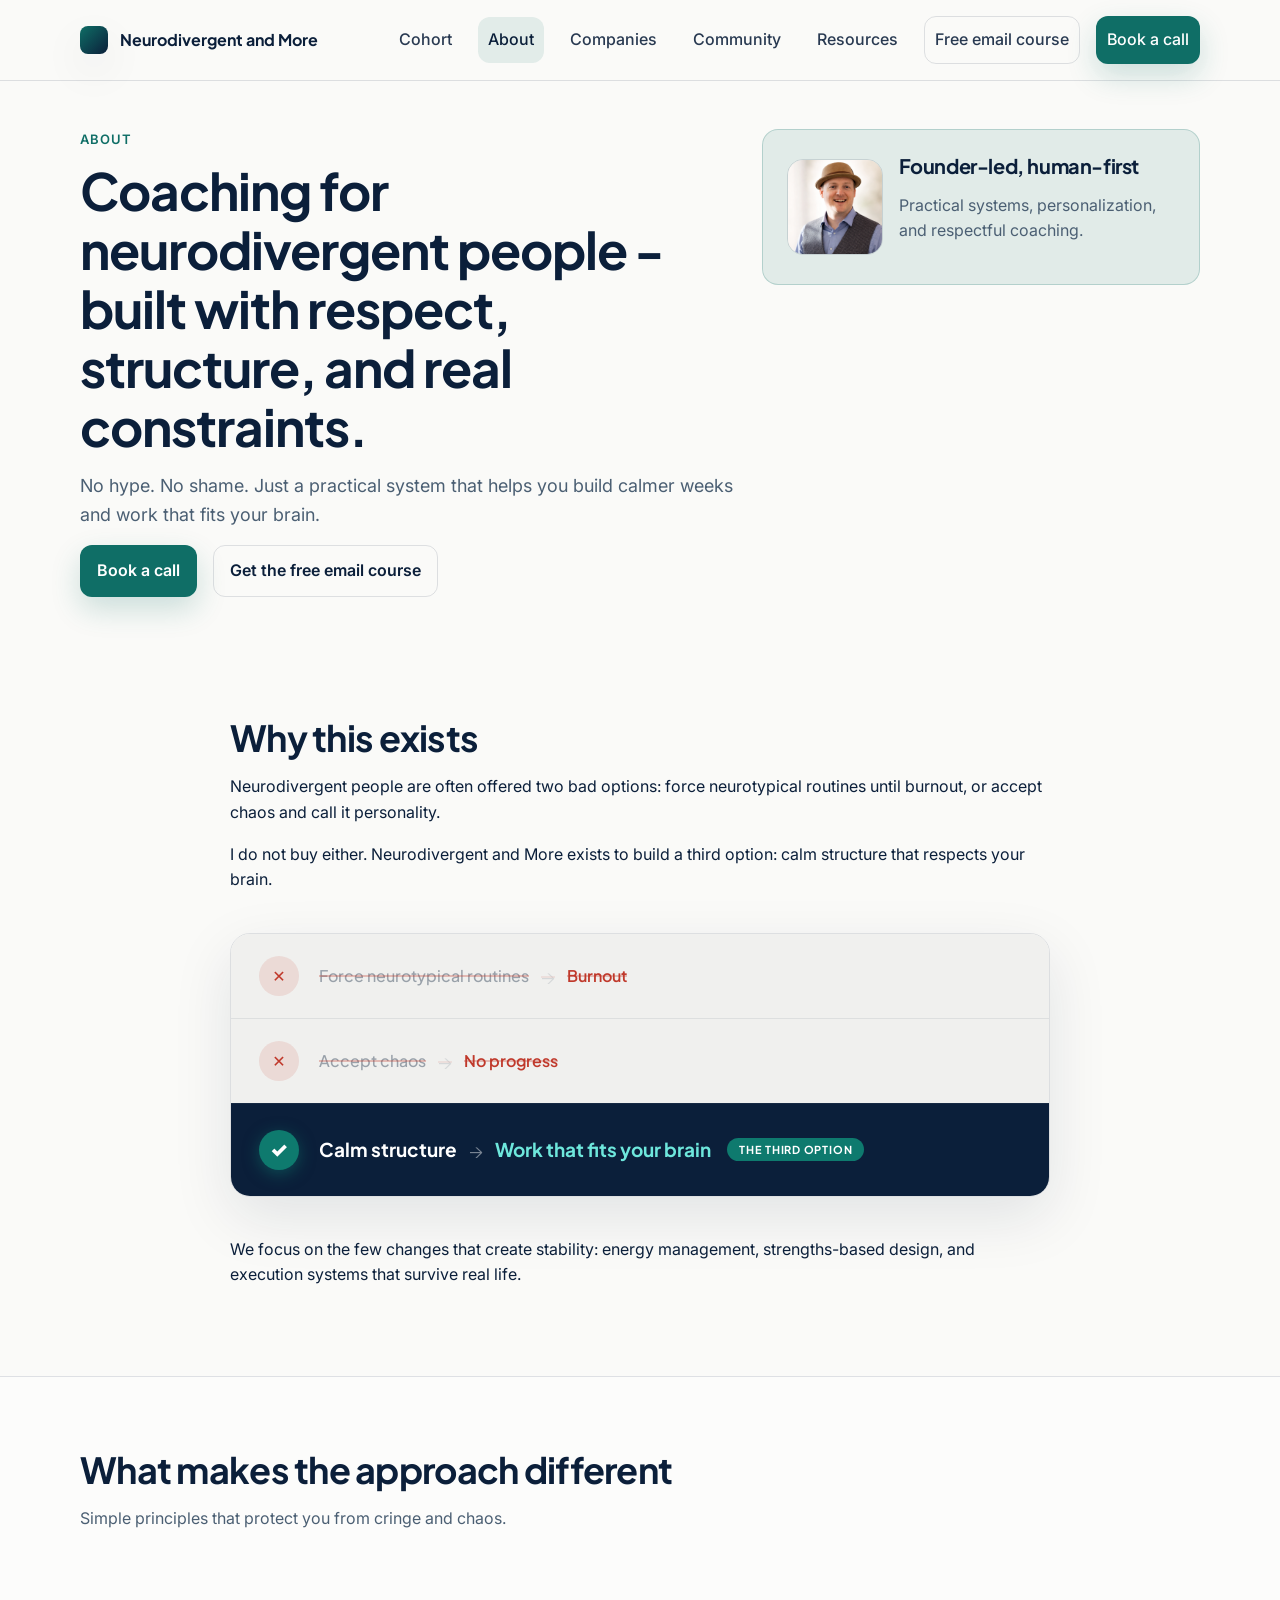
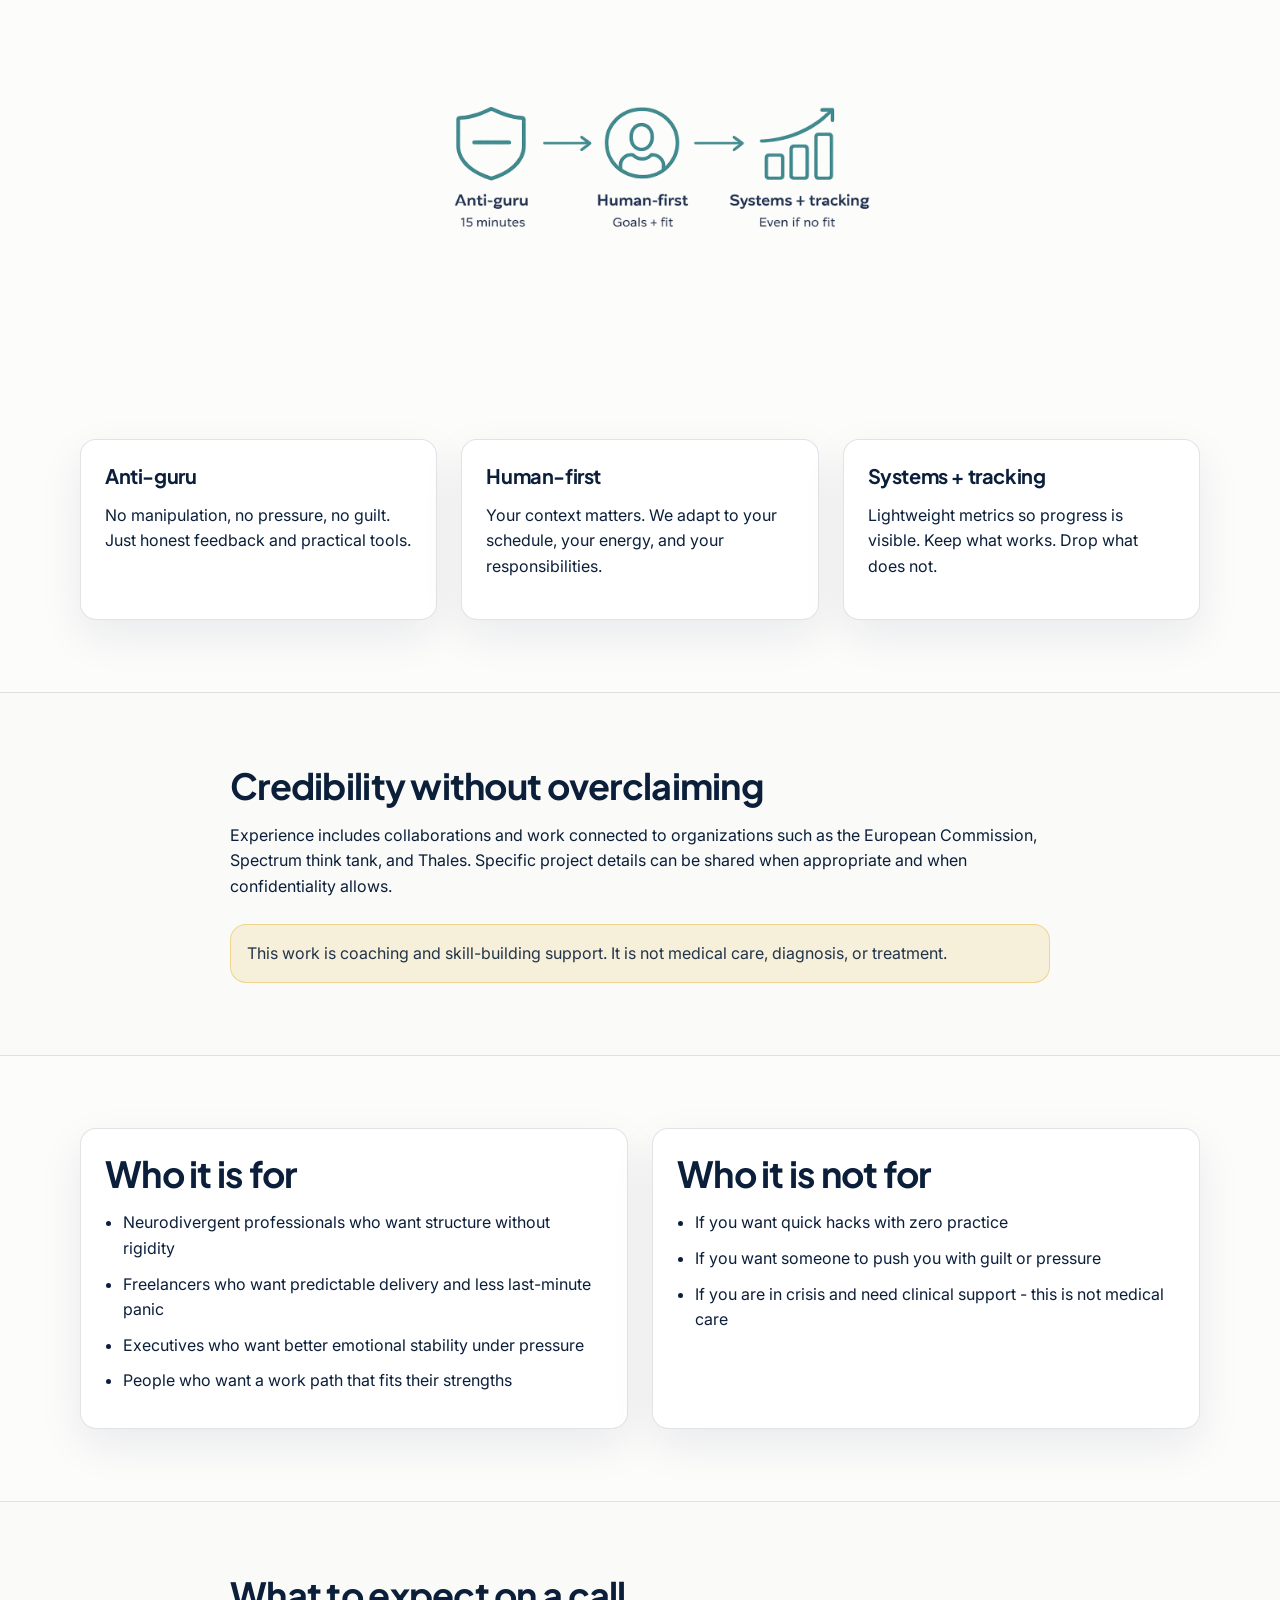
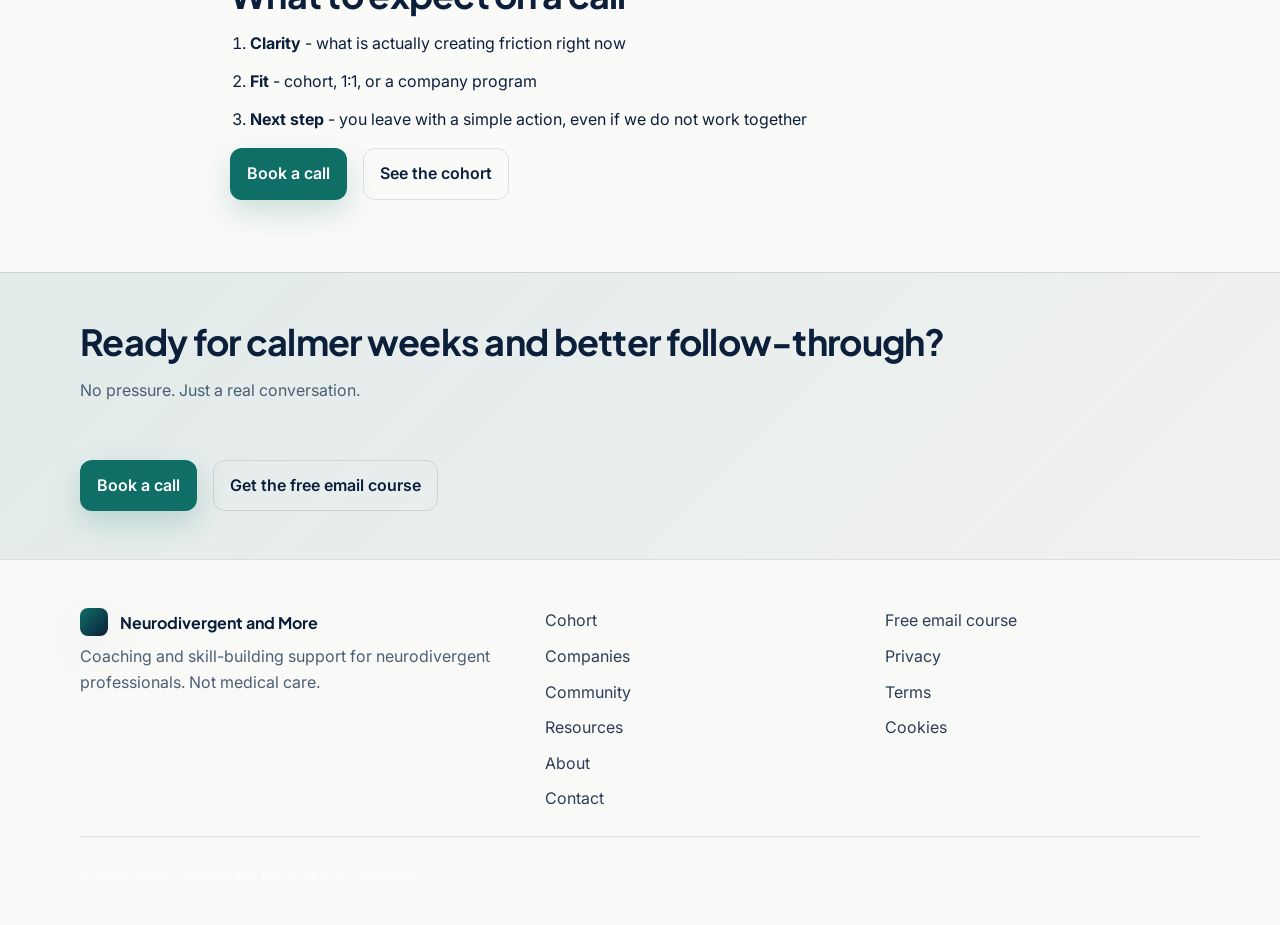
==== about.html @ 6968fd87 "Initial commit" ====
<!doctype html>
<html lang="en">
<head>
  <meta charset="utf-8" />
  <meta name="viewport" content="width=device-width, initial-scale=1" />
  <title>About - Neurodivergent and More</title>
  <meta name="description" content="Meet the founder and learn the coaching approach: anti-guru, human-first, and systems that work for neurodivergent brains." />

  <meta property="og:title" content="About - Neurodivergent and More" />
  <meta property="og:description" content="Meet the founder and learn the coaching approach: anti-guru, human-first, and systems that work for neurodivergent brains." />
  <meta property="og:type" content="website" />
  <meta property="og:url" content="https://YOUR_BRAND_DOMAIN.com/about.html" />
  <meta property="og:image" content="https://YOUR_BRAND_DOMAIN.com/assets/og-image.jpg" />

  <link rel="icon" href="/assets/favicon.ico" />
  <link rel="preconnect" href="https://fonts.googleapis.com" />
  <link rel="preconnect" href="https://fonts.gstatic.com" crossorigin />
  <link href="https://fonts.googleapis.com/css2?family=Inter:wght@400;500;600&family=Plus+Jakarta+Sans:wght@600;700&display=swap" rel="stylesheet" />
  <link rel="stylesheet" href="/assets/styles.css" />

  <style>
    /* ── Nav button color fix — prevent nav-menu a from overriding btn colors ── */
    .nav-menu a.btn-primary {
      color: #ffffff !important;
      background: #0F6E66 !important;
    }
    .nav-menu a.btn-primary:hover {
      background: #0d6259 !important;
      color: #ffffff !important;
    }
    .nav-menu a.btn-ghost {
      color: rgba(11,31,58,0.88) !important;
      background: transparent !important;
    }

    /* ── Fineprint global override — readable on all pages ── */
    .fineprint {
      font-size: 14px !important;
      color: #445566 !important;
      line-height: 1.55;
      margin-top: 12px;
    }
    .site-footer .fineprint {
      font-size: 13px !important;
      color: rgba(255,255,255,0.70) !important;
    }

    /* ── Three Paths Component ── */
    .three-paths-css {
      display: flex;
      flex-direction: column;
      gap: 0;
      margin: 40px 0 40px;
      list-style: none;
      padding: 0;
      border-radius: 20px;
      overflow: hidden;
      border: 1.5px solid rgba(11,31,58,0.12);
      box-shadow: 0 20px 60px rgba(11,31,58,0.10);
    }

    .tp-row {
      display: flex;
      align-items: center;
      gap: 20px;
      padding: 22px 28px;
      box-sizing: border-box;
    }

    .tp-row + .tp-row {
      border-top: 1px solid rgba(11,31,58,0.08);
    }

    .tp-faded {
      background: #f0f0ee;
    }

    .tp-highlight {
      background: #0B1F3A;
      border-top: 1px solid rgba(255,255,255,0.05) !important;
      padding: 26px 28px;
    }

    .tp-badge {
      flex-shrink: 0;
      width: 40px;
      height: 40px;
      border-radius: 50%;
      display: flex;
      align-items: center;
      justify-content: center;
      font-weight: 900;
      font-size: 16px;
      line-height: 1;
    }

    .tp-faded .tp-badge {
      background: rgba(192,57,43,0.12);
      color: #c0392b;
    }

    .tp-highlight .tp-badge {
      background: #0E7A6E;
      color: white;
      font-size: 20px;
      box-shadow: 0 4px 16px rgba(14,122,110,0.50);
    }

    .tp-text {
      font-family: "Plus Jakarta Sans", "Inter", sans-serif;
      line-height: 1.4;
      display: flex;
      align-items: center;
      gap: 12px;
      flex-wrap: wrap;
      flex: 1;
    }

    .tp-faded .tp-text {
      color: rgba(11,31,58,0.38);
      font-size: 16px;
      font-weight: 500;
      text-decoration: line-through;
      text-decoration-color: rgba(192,57,43,0.30);
      text-decoration-thickness: 1.5px;
    }

    .tp-highlight .tp-text {
      color: #ffffff;
      font-size: 19px;
      font-weight: 700;
      text-decoration: none;
    }

    .tp-sep {
      font-size: 20px;
      font-weight: 300;
      opacity: 0.30;
      text-decoration: none !important;
      display: inline-block;
    }

    .tp-highlight .tp-sep {
      opacity: 0.45;
    }

    .tp-faded .tp-outcome {
      color: #c0392b;
      text-decoration: none;
      font-weight: 600;
    }

    .tp-highlight .tp-outcome {
      color: #6ee7dc;
    }

    .tp-tag {
      display: inline-flex;
      align-items: center;
      background: #0E7A6E;
      color: white;
      font-size: 11px;
      font-weight: 700;
      letter-spacing: 0.07em;
      text-transform: uppercase;
      padding: 4px 12px;
      border-radius: 999px;
      margin-left: 4px;
      white-space: nowrap;
      text-decoration: none;
    }

    /* ── Approach icons placeholder ── */
    .visual-placeholder {
      border: 2px dashed rgba(11,31,58,0.15);
      border-radius: 16px;
      min-height: 160px;
      display: flex;
      align-items: center;
      justify-content: center;
      text-align: center;
      color: var(--muted);
      font-size: 14px;
      padding: 24px;
      margin-bottom: 32px;
    }


    /* ── Approach icons image wrapper — transparent PNG ── */
    .approach-img-wrap {
      border-radius: 20px;
      padding: 8px 32px;
      margin: 0 auto 48px;
      max-width: 680px;
      overflow: hidden;
    }

    .approach-img-wrap img {
      display: block;
      width: 100%;
      height: auto;
    }

    /* ── Approach icons CSS component ── */
    .css-approach-icons {
      display: flex;
      align-items: center;
      justify-content: center;
      gap: 0;
      margin: 0 auto 48px;
      max-width: 620px;
      background: #F5F3EE;
      border: 1px solid rgba(11,31,58,0.09);
      border-radius: 20px;
      padding: 36px 24px;
    }

    .ap-icon-item {
      display: flex;
      flex-direction: column;
      align-items: center;
      gap: 14px;
      flex: 1;
    }

    .ap-icon-circle {
      width: 72px;
      height: 72px;
      border-radius: 50%;
      background: #ffffff;
      border: 1.5px solid rgba(14,122,110,0.22);
      box-shadow: 0 4px 16px rgba(14,122,110,0.10);
      display: flex;
      align-items: center;
      justify-content: center;
    }

    .ap-icon-label {
      font-family: "Plus Jakarta Sans", sans-serif;
      font-size: 14px;
      font-weight: 700;
      color: #0B1F3A;
      text-align: center;
      letter-spacing: 0.01em;
    }

    .ap-icon-divider {
      width: 1px;
      height: 48px;
      background: rgba(11,31,58,0.12);
      flex-shrink: 0;
      margin: 0 8px;
    }

    @media (max-width: 560px) {
      .css-approach-icons { flex-direction: column; gap: 24px; }
      .ap-icon-divider { width: 48px; height: 1px; margin: 0; }
    }
  </style>
</head>

<body>
  <a class="skip-link" href="#main">Skip to content</a>

  <header class="site-header">
    <nav class="nav container" aria-label="Primary">
      <a class="brand" href="/index.html">
        <span class="brand-mark" aria-hidden="true"></span>
        <span class="brand-text">Neurodivergent and More</span>
      </a>

      <button class="nav-toggle" type="button" aria-expanded="false" aria-controls="nav-menu">
        <span class="sr-only">Open menu</span>
        <span class="nav-toggle-bars" aria-hidden="true"></span>
      </button>

      <div class="nav-menu" id="nav-menu">
        <a href="/program.html">Cohort</a>
        <a aria-current="page" href="/about.html">About</a>
        <a href="/companies.html">Companies</a>
        <a href="/community.html">Community</a>
        <a href="/resources.html">Resources</a>
        <a class="btn btn-ghost" href="/free-course.html">Free email course</a>
        <a class="btn btn-primary" href="/contact.html">Book a call</a>
      </div>
    </nav>
  </header>

  <main id="main">

    <!-- ══ HERO ══ -->
    <section class="page-hero">
      <div class="container split">
        <div>
          <p class="eyebrow">About</p>
          <h1>Coaching for neurodivergent people - built with respect, structure, and real constraints.</h1>
          <p class="lead">
            No hype. No shame. Just a practical system that helps you build calmer weeks and work that fits your brain.
          </p>
          <div class="cta-row">
            <a class="btn btn-primary" href="/contact.html">Book a call</a>
            <a class="btn btn-ghost" href="/free-course.html">Get the free email course</a>
          </div>
        </div>

        <div class="callout media">
          <img src="/assets/founder.png" alt="Founder of Neurodivergent and More" loading="lazy" width="800" height="800" />
          <div>
            <h3>Founder-led, human-first</h3>
            <p class="muted">Practical systems, personalization, and respectful coaching.</p>
          </div>
        </div>
      </div>
    </section>

    <!-- ══ WHY THIS EXISTS ══ -->
    <section class="section">
      <div class="container narrow">
        <h2>Why this exists</h2>
        <p>
          Neurodivergent people are often offered two bad options:
          force neurotypical routines until burnout, or accept chaos and call it personality.
        </p>
        <p>
          I do not buy either. Neurodivergent and More exists to build a third option:
          calm structure that respects your brain.
        </p>

        <div class="three-paths-css" role="list" aria-label="Three paths comparison">
          <div class="tp-row tp-faded" role="listitem">
            <span class="tp-badge" aria-hidden="true">✕</span>
            <span class="tp-text">
              Force neurotypical routines
              <span class="tp-sep" aria-hidden="true">→</span>
              <span class="tp-outcome">Burnout</span>
            </span>
          </div>
          <div class="tp-row tp-faded" role="listitem">
            <span class="tp-badge" aria-hidden="true">✕</span>
            <span class="tp-text">
              Accept chaos
              <span class="tp-sep" aria-hidden="true">→</span>
              <span class="tp-outcome">No progress</span>
            </span>
          </div>
          <div class="tp-row tp-highlight" role="listitem">
            <span class="tp-badge" aria-hidden="true">✓</span>
            <span class="tp-text">
              Calm structure
              <span class="tp-sep" aria-hidden="true">→</span>
              <span class="tp-outcome">Work that fits your brain</span>
              <span class="tp-tag">The third option</span>
            </span>
          </div>
        </div>

        <p style="margin-top: 24px;">
          We focus on the few changes that create stability: energy management, strengths-based design, and execution systems
          that survive real life.
        </p>
      </div>
    </section>

    <!-- ══ WHAT MAKES IT DIFFERENT ══ -->
    <section class="section alt">
      <div class="container">
        <div class="section-head">
          <h2>What makes the approach different</h2>
          <p class="muted">Simple principles that protect you from cringe and chaos.</p>
        </div>

        <!--
        ══════════════════════════════════════════════════════════════
        VISUAL 2 — Approach Icons (Anti-guru / Human-first / Systems)
        File: /assets/approach-icons.png
        Page: about.html — "What makes the approach different" section

        PROMPT:
        "Three minimal monoline icons, same style as the Energy /
        Strengths / Focus set. Horizontally arranged, transparent background.
        Icon 1: A shield with a small X — label: Anti-guru
        Icon 2: A person inside a circle — label: Human-first
        Icon 3: A simple checkmark grid or bar chart — label: Systems + tracking
        Teal (#0E7A6E) outlines, navy (#0B1F3A) accent.
        Same stroke weight and visual style as existing icon set.
        PNG transparent background. Size: 900x280px."
        ══════════════════════════════════════════════════════════════
        -->

        <div class="approach-img-wrap">
          <img
            src="/assets/approach-icons.png"
            alt="Three principles: Anti-guru (shield icon), Human-first (person icon), Systems and tracking (bar chart icon)"
            loading="lazy"
            width="1344" height="896"
          />
        </div>
        <div class="css-approach-icons" style="display:none">
          <div class="ap-icon-item">
            <div class="ap-icon-circle">
              <svg width="32" height="32" viewBox="0 0 32 32" fill="none" stroke="#0E7A6E" stroke-width="2" stroke-linecap="round" stroke-linejoin="round">
                <path d="M16 3 L28 8 L28 18 C28 24 22 29 16 31 C10 29 4 24 4 18 L4 8 Z"/>
                <line x1="11" y1="16" x2="21" y2="16"/>
              </svg>
            </div>
            <div class="ap-icon-label">Anti-guru</div>
          </div>
          <div class="ap-icon-divider" aria-hidden="true"></div>
          <div class="ap-icon-item">
            <div class="ap-icon-circle">
              <svg width="32" height="32" viewBox="0 0 32 32" fill="none" stroke="#0E7A6E" stroke-width="2" stroke-linecap="round" stroke-linejoin="round">
                <circle cx="16" cy="12" r="5"/>
                <path d="M6 28 C6 22 10 18 16 18 C22 18 26 22 26 28"/>
                <circle cx="16" cy="16" r="14" stroke-opacity="0.25"/>
              </svg>
            </div>
            <div class="ap-icon-label">Human-first</div>
          </div>
          <div class="ap-icon-divider" aria-hidden="true"></div>
          <div class="ap-icon-item">
            <div class="ap-icon-circle">
              <svg width="32" height="32" viewBox="0 0 32 32" fill="none" stroke="#0E7A6E" stroke-width="2" stroke-linecap="round" stroke-linejoin="round">
                <rect x="3" y="20" width="6" height="9" rx="1"/>
                <rect x="13" y="13" width="6" height="16" rx="1"/>
                <rect x="23" y="6" width="6" height="23" rx="1"/>
                <polyline points="5,12 12,7 20,10 28,4" stroke="#0B1F3A" stroke-opacity="0.5"/>
                <circle cx="28" cy="4" r="2" fill="#0E7A6E" stroke="none"/>
              </svg>
            </div>
            <div class="ap-icon-label">Systems + tracking</div>
          </div>
        </div>

        <div class="grid-3">
          <div class="card">
            <h3>Anti-guru</h3>
            <p>No manipulation, no pressure, no guilt. Just honest feedback and practical tools.</p>
          </div>
          <div class="card">
            <h3>Human-first</h3>
            <p>Your context matters. We adapt to your schedule, your energy, and your responsibilities.</p>
          </div>
          <div class="card">
            <h3>Systems + tracking</h3>
            <p>Lightweight metrics so progress is visible. Keep what works. Drop what does not.</p>
          </div>
        </div>
      </div>
    </section>

    <!-- ══ CREDIBILITY ══ -->
    <section class="section">
      <div class="container narrow">
        <h2>Credibility without overclaiming</h2>
        <p>
          Experience includes collaborations and work connected to organizations such as the European Commission, Spectrum think tank,
          and Thales. Specific project details can be shared when appropriate and when confidentiality allows.
        </p>
        <div class="notice">
          This work is coaching and skill-building support. It is not medical care, diagnosis, or treatment.
        </div>
      </div>
    </section>

    <!-- ══ WHO IT IS FOR / NOT FOR ══ -->
    <section class="section alt">
      <div class="container">
        <div class="grid-2">
          <div class="card">
            <h2>Who it is for</h2>
            <ul class="bullets">
              <li>Neurodivergent professionals who want structure without rigidity</li>
              <li>Freelancers who want predictable delivery and less last-minute panic</li>
              <li>Executives who want better emotional stability under pressure</li>
              <li>People who want a work path that fits their strengths</li>
            </ul>
          </div>
          <div class="card">
            <h2>Who it is not for</h2>
            <ul class="bullets">
              <li>If you want quick hacks with zero practice</li>
              <li>If you want someone to push you with guilt or pressure</li>
              <li>If you are in crisis and need clinical support - this is not medical care</li>
            </ul>
          </div>
        </div>
      </div>
    </section>

    <!-- ══ WHAT TO EXPECT ══ -->
    <section class="section">
      <div class="container narrow">
        <h2>What to expect on a call</h2>
        <ol class="steps">
          <li><strong>Clarity</strong> - what is actually creating friction right now</li>
          <li><strong>Fit</strong> - cohort, 1:1, or a company program</li>
          <li><strong>Next step</strong> - you leave with a simple action, even if we do not work together</li>
        </ol>
        <div class="cta-row">
          <a class="btn btn-primary" href="/contact.html">Book a call</a>
          <a class="btn btn-ghost" href="/program.html">See the cohort</a>
        </div>
      </div>
    </section>

    <!-- ══ CTA BAND ══ -->
    <section class="cta-band">
      <div class="container cta-band-inner">
        <div>
          <h2>Ready for calmer weeks and better follow-through?</h2>
          <p class="muted">No pressure. Just a real conversation.</p>
        </div>
        <div class="cta-row">
          <a class="btn btn-primary" href="/contact.html">Book a call</a>
          <a class="btn btn-ghost" href="/free-course.html">Get the free email course</a>
        </div>
      </div>
    </section>

  </main>

  <footer class="site-footer">
    <div class="container footer-grid">
      <div>
        <div class="brand footer-brand">
          <span class="brand-mark" aria-hidden="true"></span>
          <span class="brand-text">Neurodivergent and More</span>
        </div>
        <p class="muted">Coaching and skill-building support for neurodivergent professionals. Not medical care.</p>
      </div>
      <div class="footer-links">
        <a href="/program.html">Cohort</a>
        <a href="/companies.html">Companies</a>
        <a href="/community.html">Community</a>
        <a href="/resources.html">Resources</a>
        <a href="/about.html">About</a>
        <a href="/contact.html">Contact</a>
      </div>
      <div class="footer-links">
        <a href="/free-course.html">Free email course</a>
        <a href="/legal/privacy.html">Privacy</a>
        <a href="/legal/terms.html">Terms</a>
        <a href="/legal/cookies.html">Cookies</a>
      </div>
    </div>
    <div class="container footer-bottom">
      <p class="fineprint">© <span id="year"></span> Neurodivergent and More. All rights reserved.</p>
    </div>
  </footer>

  <script src="/assets/main.js"></script>
</body>
</html>
---- assets/styles.css ----
:root{
  /* Option C - Founder-led minimal (no pink) */
  --bg: #FAFAF8;
  --surface: #FFFFFF;
  --text: #0B1F3A;
  --muted: #4B5F73;
  --border: rgba(11,31,58,0.12);
  --navy: #0B1F3A;
  --teal: #0F6E66;
  --amber: #DFA200;
  --shadow: 0 16px 44px rgba(11,31,58,0.08);

  --font-body: "Inter", system-ui, -apple-system, Segoe UI, Roboto, Arial, sans-serif;
  --font-head: "Plus Jakarta Sans", system-ui, -apple-system, Segoe UI, Roboto, Arial, sans-serif;

  --container: 1120px;
  --radius: 16px;
  --radius-sm: 12px;

  --space-1: 8px;
  --space-2: 12px;
  --space-3: 16px;
  --space-4: 24px;
  --space-5: 32px;
  --space-6: 48px;
  --space-7: 72px;
}

*{ box-sizing: border-box; }
html{ scroll-behavior: smooth; }
body{
  margin: 0;
  font-family: var(--font-body);
  color: var(--text);
  background: var(--bg);
  line-height: 1.6;
  overflow-x: hidden;
}

img{ max-width: 100%; height: auto; display: block; }
a{ color: inherit; text-decoration: none; }
a.link{ color: var(--teal); text-decoration: underline; text-underline-offset: 3px; }
a.link:hover{ opacity: 0.9; }

.container{
  width: min(var(--container), calc(100% - 2 * var(--space-4)));
  margin-inline: auto;
}

.narrow{
  width: min(820px, calc(100% - 2 * var(--space-4)));
}

.section{
  padding: var(--space-7) 0;
}

.section.alt{
  background: rgba(255,255,255,0.55);
  border-top: 1px solid var(--border);
  border-bottom: 1px solid var(--border);
}

.section-head{
  margin-bottom: var(--space-5);
}

h1, h2, h3{
  font-family: var(--font-head);
  letter-spacing: -0.02em;
  line-height: 1.15;
  margin: 0 0 var(--space-3);
}

h1{ font-size: clamp(34px, 4vw, 52px); }
h2{ font-size: clamp(26px, 3vw, 36px); }
h3{ font-size: 20px; }

p{ margin: 0 0 var(--space-3); }
.lead{ font-size: 18px; color: var(--muted); }
.muted{ color: var(--muted); }
.fineprint{ font-size: 13px; color: rgba(11,31,58,0.70); margin-top: var(--space-2); }
.eyebrow{
  font-size: 13px;
  font-weight: 600;
  letter-spacing: 0.08em;
  text-transform: uppercase;
  color: var(--teal);
  margin-bottom: var(--space-2);
}

.skip-link{
  position: absolute;
  left: -999px;
  top: 12px;
  background: var(--surface);
  padding: var(--space-2) var(--space-3);
  border-radius: var(--radius-sm);
  border: 1px solid var(--border);
  z-index: 9999;
}
.skip-link:focus{ left: 12px; }

.site-header{
  position: sticky;
  top: 0;
  z-index: 1000;
  background: rgba(250,250,248,0.92);
  backdrop-filter: blur(10px);
  border-bottom: 1px solid var(--border);
}

.nav{
  display: flex;
  align-items: center;
  justify-content: space-between;
  padding: var(--space-3) 0;
  gap: var(--space-3);
}

.brand{
  display: inline-flex;
  align-items: center;
  gap: var(--space-2);
  font-weight: 700;
}

.brand-mark{
  width: 28px;
  height: 28px;
  border-radius: 8px;
  background: linear-gradient(135deg, var(--teal), var(--navy));
  box-shadow: var(--shadow);
}

.brand-text{
  font-family: var(--font-head);
}

.nav-menu{
  display: flex;
  align-items: center;
  gap: var(--space-3);
}

.nav-menu a{
  padding: 10px 10px;
  border-radius: 12px;
  color: rgba(11,31,58,0.88);
  font-weight: 500;
}

.nav-menu a[aria-current="page"]{
  background: rgba(15,110,102,0.10);
  color: var(--navy);
}

.nav-menu a:hover{ background: rgba(11,31,58,0.06); }

.nav-toggle{
  display: none;
  border: 1px solid var(--border);
  background: var(--surface);
  border-radius: 12px;
  padding: 10px 12px;
  cursor: pointer;
}

.nav-toggle-bars{
  width: 18px;
  height: 12px;
  display: inline-block;
  background:
    linear-gradient(var(--navy), var(--navy)) 0 0/100% 2px,
    linear-gradient(var(--navy), var(--navy)) 0 50%/100% 2px,
    linear-gradient(var(--navy), var(--navy)) 0 100%/100% 2px;
  background-repeat: no-repeat;
}

.sr-only{
  position: absolute;
  width: 1px;
  height: 1px;
  padding: 0;
  margin: -1px;
  overflow: hidden;
  clip: rect(0,0,0,0);
  border: 0;
}

.btn{
  display: inline-flex;
  align-items: center;
  justify-content: center;
  gap: 10px;
  border-radius: 12px;
  padding: 12px 16px;
  font-weight: 600;
  border: 1px solid transparent;
  cursor: pointer;
  white-space: nowrap;
  min-height: 44px;
}

.btn-primary{
  background: var(--teal);
  color: white;
  box-shadow: 0 12px 30px rgba(15,110,102,0.20);
}

.btn-primary:hover{ filter: brightness(0.98); }
.btn-primary:focus{ outline: 3px solid rgba(223,162,0,0.35); outline-offset: 2px; }

.btn-ghost{
  background: transparent;
  border-color: var(--border);
}

.btn-ghost:hover{ background: rgba(11,31,58,0.06); }
.btn-full{ width: 100%; }

.hero{
  padding: var(--space-7) 0 var(--space-6);
}

.hero-grid{
  display: grid;
  grid-template-columns: 1.25fr 0.9fr;
  gap: var(--space-6);
  align-items: center;
}

.hero-copy h1{ margin-bottom: var(--space-3); }

.cta-row{
  display: flex;
  flex-wrap: wrap;
  gap: var(--space-3);
  align-items: center;
  margin-top: var(--space-3);
}

.cta-row.center{ justify-content: center; }

.hero-media{
  display: flex;
  justify-content: center;
}

.founder-card{
  background: var(--surface);
  border: 1px solid var(--border);
  border-radius: var(--radius);
  padding: var(--space-3);
  box-shadow: var(--shadow);
  max-width: 420px;
}

.founder-card img{
  border-radius: calc(var(--radius) - 6px);
  border: 1px solid var(--border);
}

.founder-card figcaption{
  margin-top: var(--space-3);
  color: var(--muted);
  font-size: 14px;
}

.page-hero{
  padding: var(--space-6) 0;
}

.grid-2{
  display: grid;
  grid-template-columns: repeat(2, 1fr);
  gap: var(--space-4);
}

.grid-3{
  display: grid;
  grid-template-columns: repeat(3, 1fr);
  gap: var(--space-4);
}

.card{
  background: var(--surface);
  border: 1px solid var(--border);
  border-radius: var(--radius);
  padding: var(--space-4);
  box-shadow: var(--shadow);
}

.callout{
  background: rgba(15,110,102,0.10);
  border: 1px solid rgba(15,110,102,0.22);
  border-radius: var(--radius);
  padding: var(--space-4);
}

.callout.media{
  display: grid;
  grid-template-columns: 96px 1fr;
  gap: var(--space-3);
  align-items: center;
}
.callout.media img{
  border-radius: 16px;
  border: 1px solid var(--border);
}

.notice{
  background: rgba(223,162,0,0.12);
  border: 1px solid rgba(223,162,0,0.35);
  color: rgba(11,31,58,0.90);
  border-radius: var(--radius);
  padding: var(--space-3);
  margin-top: var(--space-4);
}

.checklist, .bullets{
  padding-left: 18px;
  margin: var(--space-3) 0 0;
}
.checklist li, .bullets li{
  margin: 0 0 10px;
}

.steps{
  margin: var(--space-3) 0 0;
  padding-left: 20px;
}
.steps li{ margin-bottom: 12px; }

.split{
  display: grid;
  grid-template-columns: 1.2fr 0.8fr;
  gap: var(--space-4);
  align-items: start;
}

.stats{
  display: grid;
  grid-template-columns: repeat(3, 1fr);
  gap: var(--space-4);
  margin-top: var(--space-4);
}

.stat{
  background: var(--surface);
  border: 1px solid var(--border);
  border-radius: var(--radius);
  padding: var(--space-4);
  box-shadow: var(--shadow);
}

.stat-number{
  font-family: var(--font-head);
  font-size: 34px;
  letter-spacing: -0.02em;
}

.stat-label{
  color: var(--muted);
  margin-top: var(--space-2);
}

.testimonials{
  display: grid;
  grid-template-columns: repeat(3, 1fr);
  gap: var(--space-4);
}

.quote{
  background: var(--surface);
  border: 1px solid var(--border);
  border-radius: var(--radius);
  padding: var(--space-4);
  box-shadow: var(--shadow);
  margin: 0;
}
.quote footer{
  margin-top: var(--space-3);
  color: var(--muted);
  font-size: 13px;
}

.faq{
  display: grid;
  gap: var(--space-2);
}

.faq-q{
  width: 100%;
  text-align: left;
  background: var(--surface);
  border: 1px solid var(--border);
  border-radius: var(--radius-sm);
  padding: 14px 14px;
  cursor: pointer;
  font-weight: 600;
  min-height: 44px;
}

.faq-q:hover{ background: rgba(11,31,58,0.03); }

.faq-a{
  background: rgba(255,255,255,0.75);
  border: 1px solid var(--border);
  border-radius: var(--radius-sm);
  padding: 14px 14px;
}

.roadmap{
  display: grid;
  grid-template-columns: repeat(2, 1fr);
  gap: var(--space-4);
}

.roadmap-item{
  background: var(--surface);
  border: 1px solid var(--border);
  border-radius: var(--radius);
  padding: var(--space-4);
  box-shadow: var(--shadow);
}

.chips{
  display: flex;
  flex-wrap: wrap;
  gap: 10px;
}
.chip{
  display: inline-flex;
  border: 1px solid var(--border);
  background: rgba(255,255,255,0.70);
  padding: 8px 12px;
  border-radius: 999px;
  font-size: 14px;
  color: rgba(11,31,58,0.85);
}

.embed-box{
  border: 1px dashed rgba(11,31,58,0.35);
  background: rgba(255,255,255,0.65);
  border-radius: var(--radius);
  padding: var(--space-4);
  min-height: 220px;
}

.form{
  display: grid;
  gap: var(--space-3);
}

label{
  display: grid;
  gap: 8px;
  font-weight: 600;
}

input, textarea, select{
  font: inherit;
  padding: 12px 12px;
  border-radius: 12px;
  border: 1px solid var(--border);
  background: white;
}

input:focus, textarea:focus, select:focus{
  outline: 3px solid rgba(15,110,102,0.25);
  outline-offset: 2px;
}

.cta-band{
  padding: var(--space-6) 0;
  background: linear-gradient(135deg, rgba(15,110,102,0.10), rgba(11,31,58,0.04));
  border-top: 1px solid var(--border);
}

.cta-band-inner{
  display: flex;
  align-items: center;
  justify-content: space-between;
  gap: var(--space-4);
  flex-wrap: wrap;
}

.site-footer{
  padding: var(--space-6) 0 var(--space-4);
  border-top: 1px solid var(--border);
  background: rgba(250,250,248,0.70);
}

.footer-grid{
  display: grid;
  grid-template-columns: 1.4fr 1fr 1fr;
  gap: var(--space-4);
  align-items: start;
}

.footer-links{
  display: grid;
  gap: 10px;
}

.footer-links a{
  color: rgba(11,31,58,0.86);
}
.footer-links a:hover{ text-decoration: underline; text-underline-offset: 3px; }

.footer-bottom{
  margin-top: var(--space-4);
  padding-top: var(--space-3);
  border-top: 1px solid var(--border);
}

.prose h2{ margin-top: var(--space-5); }
.prose ul{ padding-left: 20px; }
.prose li{ margin-bottom: 10px; }

/* Responsive */
@media (max-width: 980px){
  .hero-grid{ grid-template-columns: 1fr; }
  .split{ grid-template-columns: 1fr; }
  .grid-3{ grid-template-columns: 1fr; }
  .testimonials{ grid-template-columns: 1fr; }
  .stats{ grid-template-columns: 1fr; }
  .roadmap{ grid-template-columns: 1fr; }
  .grid-2{ grid-template-columns: 1fr; }
  .footer-grid{ grid-template-columns: 1fr; }
  .callout.media{ grid-template-columns: 72px 1fr; }
}

@media (max-width: 860px){
  .nav-toggle{ display: inline-flex; }
  .nav{
    position: relative;
  }
  .nav-menu{
    position: absolute;
    right: 0;
    left: 0;
    top: 64px;
    width: calc(100% - 2 * var(--space-4));
    margin: 0 var(--space-4);
    background: var(--surface);
    border: 1px solid var(--border);
    border-radius: var(--radius);
    padding: var(--space-3);
    box-shadow: var(--shadow);
    display: none;
    flex-direction: column;
    align-items: stretch;
    gap: 8px;
    max-height: calc(100vh - 96px);
    overflow: auto;
    -webkit-overflow-scrolling: touch;
  }
  .nav-menu.open{ display: flex; }
  .nav-menu a{ padding: 12px 12px; }
  .nav-menu a.btn{ text-align: center; }
}

/* Reduce motion */
@media (prefers-reduced-motion: reduce){
  html{ scroll-behavior: auto; }
}

/* ---------- Mobile-first upgrades ---------- */
@media (max-width: 560px){
  .hero{ padding: var(--space-6) 0 var(--space-5); }
  .page-hero{ padding: var(--space-5) 0; }
  .section{ padding: var(--space-6) 0; }

  h1{ font-size: clamp(30px, 8vw, 40px); line-height: 1.12; }
  h2{ font-size: clamp(22px, 6vw, 30px); line-height: 1.18; }
  .lead{ font-size: 16px; }

  .cta-row{
    flex-direction: column;
    align-items: stretch;
  }
  .cta-row .btn{ width: 100%; }

  .founder-card{ max-width: 100%; }
  .founder-card img{
    aspect-ratio: 4 / 3;
    object-fit: cover;
  }

  .card, .stat, .quote, .callout, .roadmap-item{ padding: 18px; }
  .embed-box{ min-height: 180px; padding: 18px; }
  .footer-links{ gap: 12px; }
}

/* Stronger focus for accessibility */
a:focus, button:focus, input:focus, textarea:focus, select:focus{
  outline: 3px solid rgba(223,162,0,0.35);
  outline-offset: 2px;
}
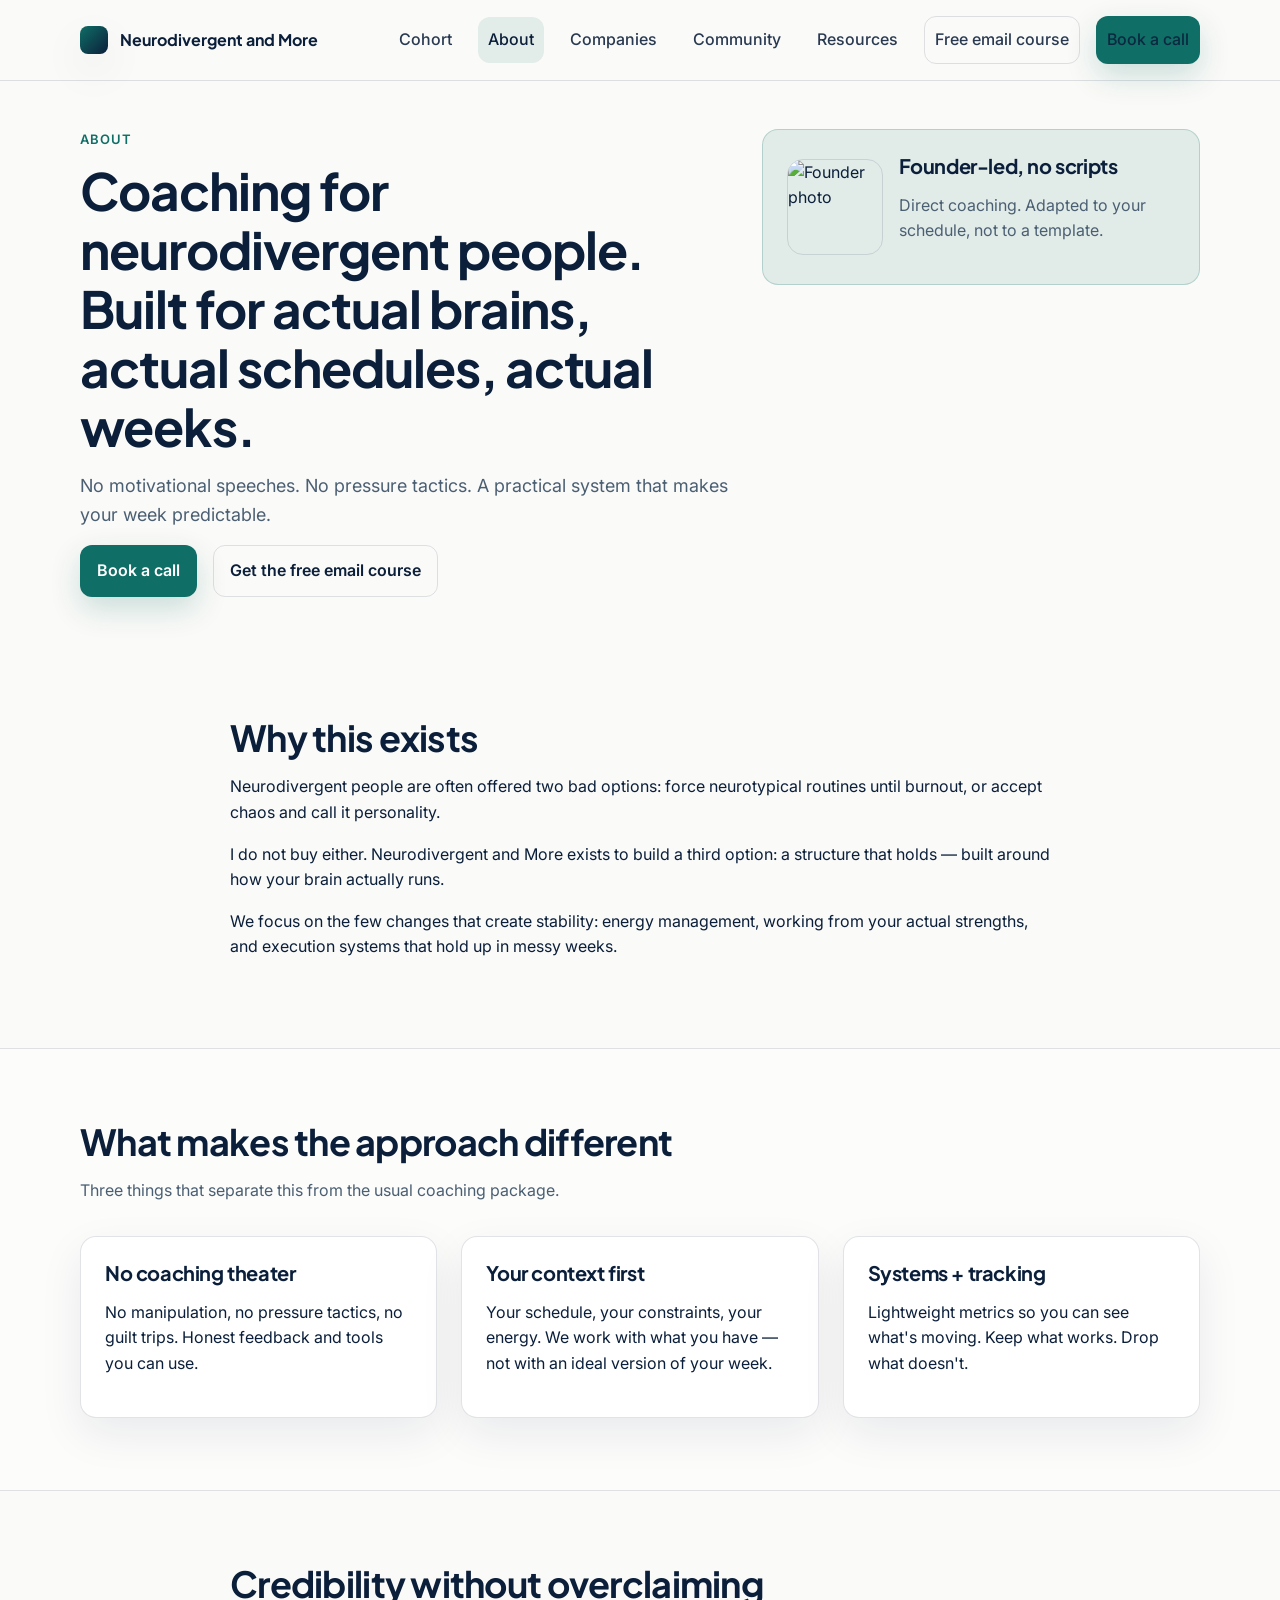
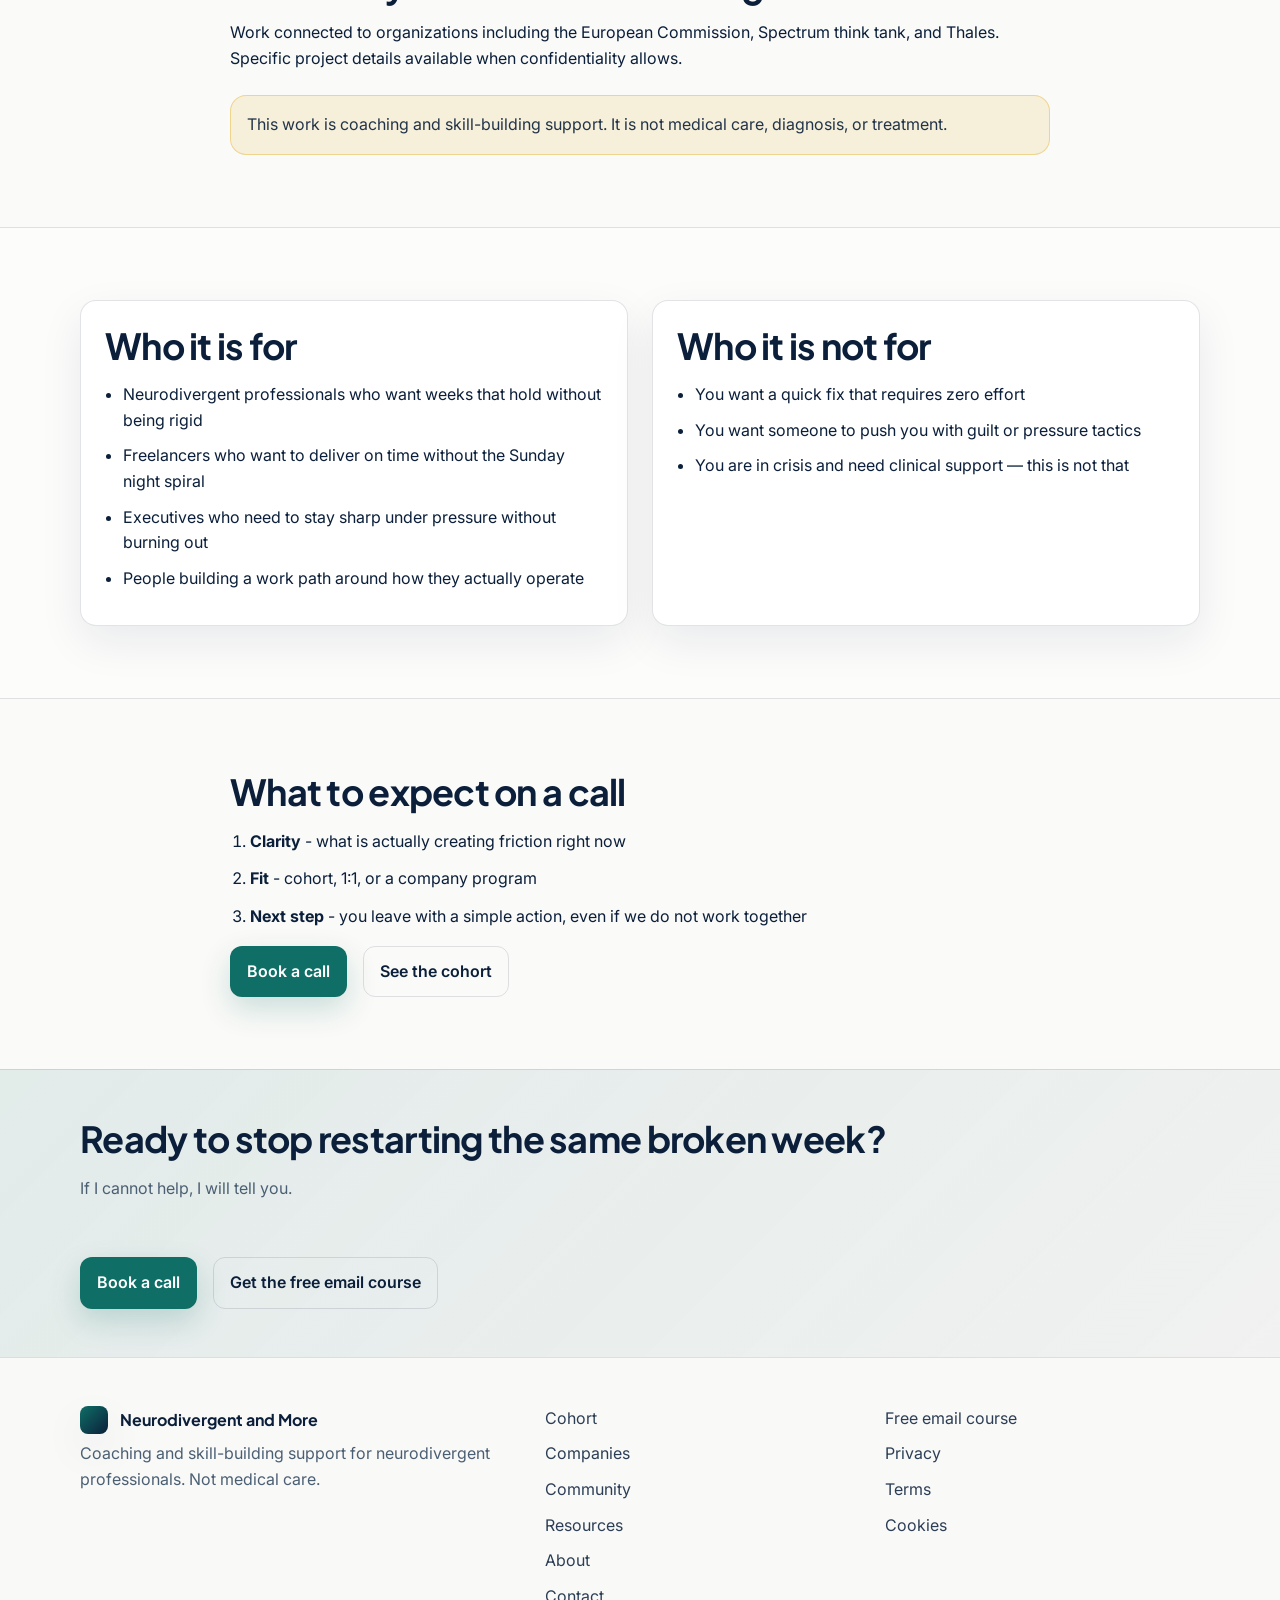
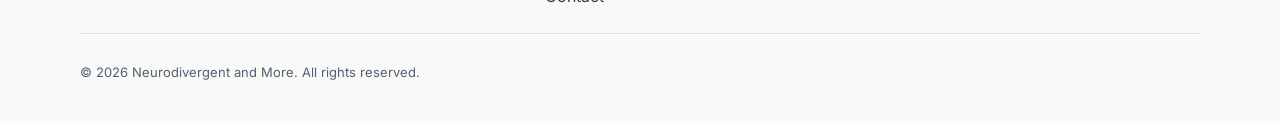
==== commit ce0e028e: "bad text" ====
--- a/about.html
+++ b/about.html
@@ -4,10 +4,10 @@
   <meta charset="utf-8" />
   <meta name="viewport" content="width=device-width, initial-scale=1" />
   <title>About - Neurodivergent and More</title>
-  <meta name="description" content="Meet the founder and learn the coaching approach: anti-guru, human-first, and systems that work for neurodivergent brains." />
+  <meta name="description" content="Meet the founder. Direct coaching, no theater, and systems that hold up in actual weeks." />
 
   <meta property="og:title" content="About - Neurodivergent and More" />
-  <meta property="og:description" content="Meet the founder and learn the coaching approach: anti-guru, human-first, and systems that work for neurodivergent brains." />
+  <meta property="og:description" content="Meet the founder. Direct coaching, no theater, and systems that hold up in actual weeks." />
   <meta property="og:type" content="website" />
   <meta property="og:url" content="https://YOUR_BRAND_DOMAIN.com/about.html" />
   <meta property="og:image" content="https://YOUR_BRAND_DOMAIN.com/assets/og-image.jpg" />
@@ -17,252 +17,11 @@
   <link rel="preconnect" href="https://fonts.gstatic.com" crossorigin />
   <link href="https://fonts.googleapis.com/css2?family=Inter:wght@400;500;600&family=Plus+Jakarta+Sans:wght@600;700&display=swap" rel="stylesheet" />
   <link rel="stylesheet" href="/assets/styles.css" />
-
-  <style>
-    /* ── Nav button color fix — prevent nav-menu a from overriding btn colors ── */
-    .nav-menu a.btn-primary {
-      color: #ffffff !important;
-      background: #0F6E66 !important;
-    }
-    .nav-menu a.btn-primary:hover {
-      background: #0d6259 !important;
-      color: #ffffff !important;
-    }
-    .nav-menu a.btn-ghost {
-      color: rgba(11,31,58,0.88) !important;
-      background: transparent !important;
-    }
-
-    /* ── Fineprint global override — readable on all pages ── */
-    .fineprint {
-      font-size: 14px !important;
-      color: #445566 !important;
-      line-height: 1.55;
-      margin-top: 12px;
-    }
-    .site-footer .fineprint {
-      font-size: 13px !important;
-      color: rgba(255,255,255,0.70) !important;
-    }
-
-    /* ── Three Paths Component ── */
-    .three-paths-css {
-      display: flex;
-      flex-direction: column;
-      gap: 0;
-      margin: 40px 0 40px;
-      list-style: none;
-      padding: 0;
-      border-radius: 20px;
-      overflow: hidden;
-      border: 1.5px solid rgba(11,31,58,0.12);
-      box-shadow: 0 20px 60px rgba(11,31,58,0.10);
-    }
-
-    .tp-row {
-      display: flex;
-      align-items: center;
-      gap: 20px;
-      padding: 22px 28px;
-      box-sizing: border-box;
-    }
-
-    .tp-row + .tp-row {
-      border-top: 1px solid rgba(11,31,58,0.08);
-    }
-
-    .tp-faded {
-      background: #f0f0ee;
-    }
-
-    .tp-highlight {
-      background: #0B1F3A;
-      border-top: 1px solid rgba(255,255,255,0.05) !important;
-      padding: 26px 28px;
-    }
-
-    .tp-badge {
-      flex-shrink: 0;
-      width: 40px;
-      height: 40px;
-      border-radius: 50%;
-      display: flex;
-      align-items: center;
-      justify-content: center;
-      font-weight: 900;
-      font-size: 16px;
-      line-height: 1;
-    }
-
-    .tp-faded .tp-badge {
-      background: rgba(192,57,43,0.12);
-      color: #c0392b;
-    }
-
-    .tp-highlight .tp-badge {
-      background: #0E7A6E;
-      color: white;
-      font-size: 20px;
-      box-shadow: 0 4px 16px rgba(14,122,110,0.50);
-    }
-
-    .tp-text {
-      font-family: "Plus Jakarta Sans", "Inter", sans-serif;
-      line-height: 1.4;
-      display: flex;
-      align-items: center;
-      gap: 12px;
-      flex-wrap: wrap;
-      flex: 1;
-    }
-
-    .tp-faded .tp-text {
-      color: rgba(11,31,58,0.38);
-      font-size: 16px;
-      font-weight: 500;
-      text-decoration: line-through;
-      text-decoration-color: rgba(192,57,43,0.30);
-      text-decoration-thickness: 1.5px;
-    }
-
-    .tp-highlight .tp-text {
-      color: #ffffff;
-      font-size: 19px;
-      font-weight: 700;
-      text-decoration: none;
-    }
-
-    .tp-sep {
-      font-size: 20px;
-      font-weight: 300;
-      opacity: 0.30;
-      text-decoration: none !important;
-      display: inline-block;
-    }
-
-    .tp-highlight .tp-sep {
-      opacity: 0.45;
-    }
-
-    .tp-faded .tp-outcome {
-      color: #c0392b;
-      text-decoration: none;
-      font-weight: 600;
-    }
-
-    .tp-highlight .tp-outcome {
-      color: #6ee7dc;
-    }
-
-    .tp-tag {
-      display: inline-flex;
-      align-items: center;
-      background: #0E7A6E;
-      color: white;
-      font-size: 11px;
-      font-weight: 700;
-      letter-spacing: 0.07em;
-      text-transform: uppercase;
-      padding: 4px 12px;
-      border-radius: 999px;
-      margin-left: 4px;
-      white-space: nowrap;
-      text-decoration: none;
-    }
-
-    /* ── Approach icons placeholder ── */
-    .visual-placeholder {
-      border: 2px dashed rgba(11,31,58,0.15);
-      border-radius: 16px;
-      min-height: 160px;
-      display: flex;
-      align-items: center;
-      justify-content: center;
-      text-align: center;
-      color: var(--muted);
-      font-size: 14px;
-      padding: 24px;
-      margin-bottom: 32px;
-    }
-
-
-    /* ── Approach icons image wrapper — transparent PNG ── */
-    .approach-img-wrap {
-      border-radius: 20px;
-      padding: 8px 32px;
-      margin: 0 auto 48px;
-      max-width: 680px;
-      overflow: hidden;
-    }
-
-    .approach-img-wrap img {
-      display: block;
-      width: 100%;
-      height: auto;
-    }
-
-    /* ── Approach icons CSS component ── */
-    .css-approach-icons {
-      display: flex;
-      align-items: center;
-      justify-content: center;
-      gap: 0;
-      margin: 0 auto 48px;
-      max-width: 620px;
-      background: #F5F3EE;
-      border: 1px solid rgba(11,31,58,0.09);
-      border-radius: 20px;
-      padding: 36px 24px;
-    }
-
-    .ap-icon-item {
-      display: flex;
-      flex-direction: column;
-      align-items: center;
-      gap: 14px;
-      flex: 1;
-    }
-
-    .ap-icon-circle {
-      width: 72px;
-      height: 72px;
-      border-radius: 50%;
-      background: #ffffff;
-      border: 1.5px solid rgba(14,122,110,0.22);
-      box-shadow: 0 4px 16px rgba(14,122,110,0.10);
-      display: flex;
-      align-items: center;
-      justify-content: center;
-    }
-
-    .ap-icon-label {
-      font-family: "Plus Jakarta Sans", sans-serif;
-      font-size: 14px;
-      font-weight: 700;
-      color: #0B1F3A;
-      text-align: center;
-      letter-spacing: 0.01em;
-    }
-
-    .ap-icon-divider {
-      width: 1px;
-      height: 48px;
-      background: rgba(11,31,58,0.12);
-      flex-shrink: 0;
-      margin: 0 8px;
-    }
-
-    @media (max-width: 560px) {
-      .css-approach-icons { flex-direction: column; gap: 24px; }
-      .ap-icon-divider { width: 48px; height: 1px; margin: 0; }
-    }
-  </style>
 </head>
 
 <body>
   <a class="skip-link" href="#main">Skip to content</a>
-
-  <header class="site-header">
+<header class="site-header">
     <nav class="nav container" aria-label="Primary">
       <a class="brand" href="/index.html">
         <span class="brand-mark" aria-hidden="true"></span>
@@ -275,11 +34,11 @@
       </button>
 
       <div class="nav-menu" id="nav-menu">
-        <a href="/program.html">Cohort</a>
+        <a  href="/program.html">Cohort</a>
         <a aria-current="page" href="/about.html">About</a>
-        <a href="/companies.html">Companies</a>
-        <a href="/community.html">Community</a>
-        <a href="/resources.html">Resources</a>
+        <a  href="/companies.html">Companies</a>
+        <a  href="/community.html">Community</a>
+        <a  href="/resources.html">Resources</a>
         <a class="btn btn-ghost" href="/free-course.html">Free email course</a>
         <a class="btn btn-primary" href="/contact.html">Book a call</a>
       </div>
@@ -287,15 +46,13 @@
   </header>
 
   <main id="main">
-
-    <!-- ══ HERO ══ -->
     <section class="page-hero">
       <div class="container split">
         <div>
           <p class="eyebrow">About</p>
-          <h1>Coaching for neurodivergent people - built with respect, structure, and real constraints.</h1>
+          <h1>Coaching for neurodivergent people. Built for actual brains, actual schedules, actual weeks.</h1>
           <p class="lead">
-            No hype. No shame. Just a practical system that helps you build calmer weeks and work that fits your brain.
+            No motivational speeches. No pressure tactics. A practical system that makes your week predictable.
           </p>
           <div class="cta-row">
             <a class="btn btn-primary" href="/contact.html">Book a call</a>
@@ -304,16 +61,15 @@
         </div>
 
         <div class="callout media">
-          <img src="/assets/founder.png" alt="Founder of Neurodivergent and More" loading="lazy" width="800" height="800" />
+          <img src="/assets/founder.jpg" alt="Founder photo" loading="lazy" width="800" height="800" />
           <div>
-            <h3>Founder-led, human-first</h3>
-            <p class="muted">Practical systems, personalization, and respectful coaching.</p>
-          </div>
-        </div>
-      </div>
-    </section>
-
-    <!-- ══ WHY THIS EXISTS ══ -->
+            <h3>Founder-led, no scripts</h3>
+            <p class="muted">Direct coaching. Adapted to your schedule, not to a template.</p>
+          </div>
+        </div>
+      </div>
+    </section>
+
     <section class="section">
       <div class="container narrow">
         <h2>Why this exists</h2>
@@ -323,138 +79,43 @@
         </p>
         <p>
           I do not buy either. Neurodivergent and More exists to build a third option:
-          calm structure that respects your brain.
-        </p>
-
-        <div class="three-paths-css" role="list" aria-label="Three paths comparison">
-          <div class="tp-row tp-faded" role="listitem">
-            <span class="tp-badge" aria-hidden="true">✕</span>
-            <span class="tp-text">
-              Force neurotypical routines
-              <span class="tp-sep" aria-hidden="true">→</span>
-              <span class="tp-outcome">Burnout</span>
-            </span>
-          </div>
-          <div class="tp-row tp-faded" role="listitem">
-            <span class="tp-badge" aria-hidden="true">✕</span>
-            <span class="tp-text">
-              Accept chaos
-              <span class="tp-sep" aria-hidden="true">→</span>
-              <span class="tp-outcome">No progress</span>
-            </span>
-          </div>
-          <div class="tp-row tp-highlight" role="listitem">
-            <span class="tp-badge" aria-hidden="true">✓</span>
-            <span class="tp-text">
-              Calm structure
-              <span class="tp-sep" aria-hidden="true">→</span>
-              <span class="tp-outcome">Work that fits your brain</span>
-              <span class="tp-tag">The third option</span>
-            </span>
-          </div>
-        </div>
-
-        <p style="margin-top: 24px;">
-          We focus on the few changes that create stability: energy management, strengths-based design, and execution systems
-          that survive real life.
-        </p>
-      </div>
-    </section>
-
-    <!-- ══ WHAT MAKES IT DIFFERENT ══ -->
+          a structure that holds — built around how your brain actually runs.
+        </p>
+        <p>
+          We focus on the few changes that create stability: energy management, working from your actual strengths, and execution systems that hold up in messy weeks.
+        </p>
+      </div>
+    </section>
+
     <section class="section alt">
       <div class="container">
         <div class="section-head">
           <h2>What makes the approach different</h2>
-          <p class="muted">Simple principles that protect you from cringe and chaos.</p>
-        </div>
-
-        <!--
-        ══════════════════════════════════════════════════════════════
-        VISUAL 2 — Approach Icons (Anti-guru / Human-first / Systems)
-        File: /assets/approach-icons.png
-        Page: about.html — "What makes the approach different" section
-
-        PROMPT:
-        "Three minimal monoline icons, same style as the Energy /
-        Strengths / Focus set. Horizontally arranged, transparent background.
-        Icon 1: A shield with a small X — label: Anti-guru
-        Icon 2: A person inside a circle — label: Human-first
-        Icon 3: A simple checkmark grid or bar chart — label: Systems + tracking
-        Teal (#0E7A6E) outlines, navy (#0B1F3A) accent.
-        Same stroke weight and visual style as existing icon set.
-        PNG transparent background. Size: 900x280px."
-        ══════════════════════════════════════════════════════════════
-        -->
-
-        <div class="approach-img-wrap">
-          <img
-            src="/assets/approach-icons.png"
-            alt="Three principles: Anti-guru (shield icon), Human-first (person icon), Systems and tracking (bar chart icon)"
-            loading="lazy"
-            width="1344" height="896"
-          />
-        </div>
-        <div class="css-approach-icons" style="display:none">
-          <div class="ap-icon-item">
-            <div class="ap-icon-circle">
-              <svg width="32" height="32" viewBox="0 0 32 32" fill="none" stroke="#0E7A6E" stroke-width="2" stroke-linecap="round" stroke-linejoin="round">
-                <path d="M16 3 L28 8 L28 18 C28 24 22 29 16 31 C10 29 4 24 4 18 L4 8 Z"/>
-                <line x1="11" y1="16" x2="21" y2="16"/>
-              </svg>
-            </div>
-            <div class="ap-icon-label">Anti-guru</div>
-          </div>
-          <div class="ap-icon-divider" aria-hidden="true"></div>
-          <div class="ap-icon-item">
-            <div class="ap-icon-circle">
-              <svg width="32" height="32" viewBox="0 0 32 32" fill="none" stroke="#0E7A6E" stroke-width="2" stroke-linecap="round" stroke-linejoin="round">
-                <circle cx="16" cy="12" r="5"/>
-                <path d="M6 28 C6 22 10 18 16 18 C22 18 26 22 26 28"/>
-                <circle cx="16" cy="16" r="14" stroke-opacity="0.25"/>
-              </svg>
-            </div>
-            <div class="ap-icon-label">Human-first</div>
-          </div>
-          <div class="ap-icon-divider" aria-hidden="true"></div>
-          <div class="ap-icon-item">
-            <div class="ap-icon-circle">
-              <svg width="32" height="32" viewBox="0 0 32 32" fill="none" stroke="#0E7A6E" stroke-width="2" stroke-linecap="round" stroke-linejoin="round">
-                <rect x="3" y="20" width="6" height="9" rx="1"/>
-                <rect x="13" y="13" width="6" height="16" rx="1"/>
-                <rect x="23" y="6" width="6" height="23" rx="1"/>
-                <polyline points="5,12 12,7 20,10 28,4" stroke="#0B1F3A" stroke-opacity="0.5"/>
-                <circle cx="28" cy="4" r="2" fill="#0E7A6E" stroke="none"/>
-              </svg>
-            </div>
-            <div class="ap-icon-label">Systems + tracking</div>
-          </div>
+          <p class="muted">Three things that separate this from the usual coaching package.</p>
         </div>
 
         <div class="grid-3">
           <div class="card">
-            <h3>Anti-guru</h3>
-            <p>No manipulation, no pressure, no guilt. Just honest feedback and practical tools.</p>
-          </div>
-          <div class="card">
-            <h3>Human-first</h3>
-            <p>Your context matters. We adapt to your schedule, your energy, and your responsibilities.</p>
+            <h3>No coaching theater</h3>
+            <p>No manipulation, no pressure tactics, no guilt trips. Honest feedback and tools you can use.</p>
+          </div>
+          <div class="card">
+            <h3>Your context first</h3>
+            <p>Your schedule, your constraints, your energy. We work with what you have — not with an ideal version of your week.</p>
           </div>
           <div class="card">
             <h3>Systems + tracking</h3>
-            <p>Lightweight metrics so progress is visible. Keep what works. Drop what does not.</p>
-          </div>
-        </div>
-      </div>
-    </section>
-
-    <!-- ══ CREDIBILITY ══ -->
+            <p>Lightweight metrics so you can see what's moving. Keep what works. Drop what doesn't.</p>
+          </div>
+        </div>
+      </div>
+    </section>
+
     <section class="section">
       <div class="container narrow">
         <h2>Credibility without overclaiming</h2>
         <p>
-          Experience includes collaborations and work connected to organizations such as the European Commission, Spectrum think tank,
-          and Thales. Specific project details can be shared when appropriate and when confidentiality allows.
+          Work connected to organizations including the European Commission, Spectrum think tank, and Thales. Specific project details available when confidentiality allows.
         </p>
         <div class="notice">
           This work is coaching and skill-building support. It is not medical care, diagnosis, or treatment.
@@ -462,32 +123,30 @@
       </div>
     </section>
 
-    <!-- ══ WHO IT IS FOR / NOT FOR ══ -->
     <section class="section alt">
       <div class="container">
         <div class="grid-2">
           <div class="card">
             <h2>Who it is for</h2>
             <ul class="bullets">
-              <li>Neurodivergent professionals who want structure without rigidity</li>
-              <li>Freelancers who want predictable delivery and less last-minute panic</li>
-              <li>Executives who want better emotional stability under pressure</li>
-              <li>People who want a work path that fits their strengths</li>
+              <li>Neurodivergent professionals who want weeks that hold without being rigid</li>
+              <li>Freelancers who want to deliver on time without the Sunday night spiral</li>
+              <li>Executives who need to stay sharp under pressure without burning out</li>
+              <li>People building a work path around how they actually operate</li>
             </ul>
           </div>
           <div class="card">
             <h2>Who it is not for</h2>
             <ul class="bullets">
-              <li>If you want quick hacks with zero practice</li>
-              <li>If you want someone to push you with guilt or pressure</li>
-              <li>If you are in crisis and need clinical support - this is not medical care</li>
+              <li>You want a quick fix that requires zero effort</li>
+              <li>You want someone to push you with guilt or pressure tactics</li>
+              <li>You are in crisis and need clinical support — this is not that</li>
             </ul>
           </div>
         </div>
       </div>
     </section>
 
-    <!-- ══ WHAT TO EXPECT ══ -->
     <section class="section">
       <div class="container narrow">
         <h2>What to expect on a call</h2>
@@ -503,12 +162,11 @@
       </div>
     </section>
 
-    <!-- ══ CTA BAND ══ -->
     <section class="cta-band">
       <div class="container cta-band-inner">
         <div>
-          <h2>Ready for calmer weeks and better follow-through?</h2>
-          <p class="muted">No pressure. Just a real conversation.</p>
+          <h2>Ready to stop restarting the same broken week?</h2>
+          <p class="muted">If I cannot help, I will tell you.</p>
         </div>
         <div class="cta-row">
           <a class="btn btn-primary" href="/contact.html">Book a call</a>
@@ -516,10 +174,9 @@
         </div>
       </div>
     </section>
-
   </main>
 
-  <footer class="site-footer">
+<footer class="site-footer">
     <div class="container footer-grid">
       <div>
         <div class="brand footer-brand">
@@ -528,6 +185,7 @@
         </div>
         <p class="muted">Coaching and skill-building support for neurodivergent professionals. Not medical care.</p>
       </div>
+
       <div class="footer-links">
         <a href="/program.html">Cohort</a>
         <a href="/companies.html">Companies</a>
@@ -536,6 +194,7 @@
         <a href="/about.html">About</a>
         <a href="/contact.html">Contact</a>
       </div>
+
       <div class="footer-links">
         <a href="/free-course.html">Free email course</a>
         <a href="/legal/privacy.html">Privacy</a>
@@ -543,6 +202,7 @@
         <a href="/legal/cookies.html">Cookies</a>
       </div>
     </div>
+
     <div class="container footer-bottom">
       <p class="fineprint">© <span id="year"></span> Neurodivergent and More. All rights reserved.</p>
     </div>
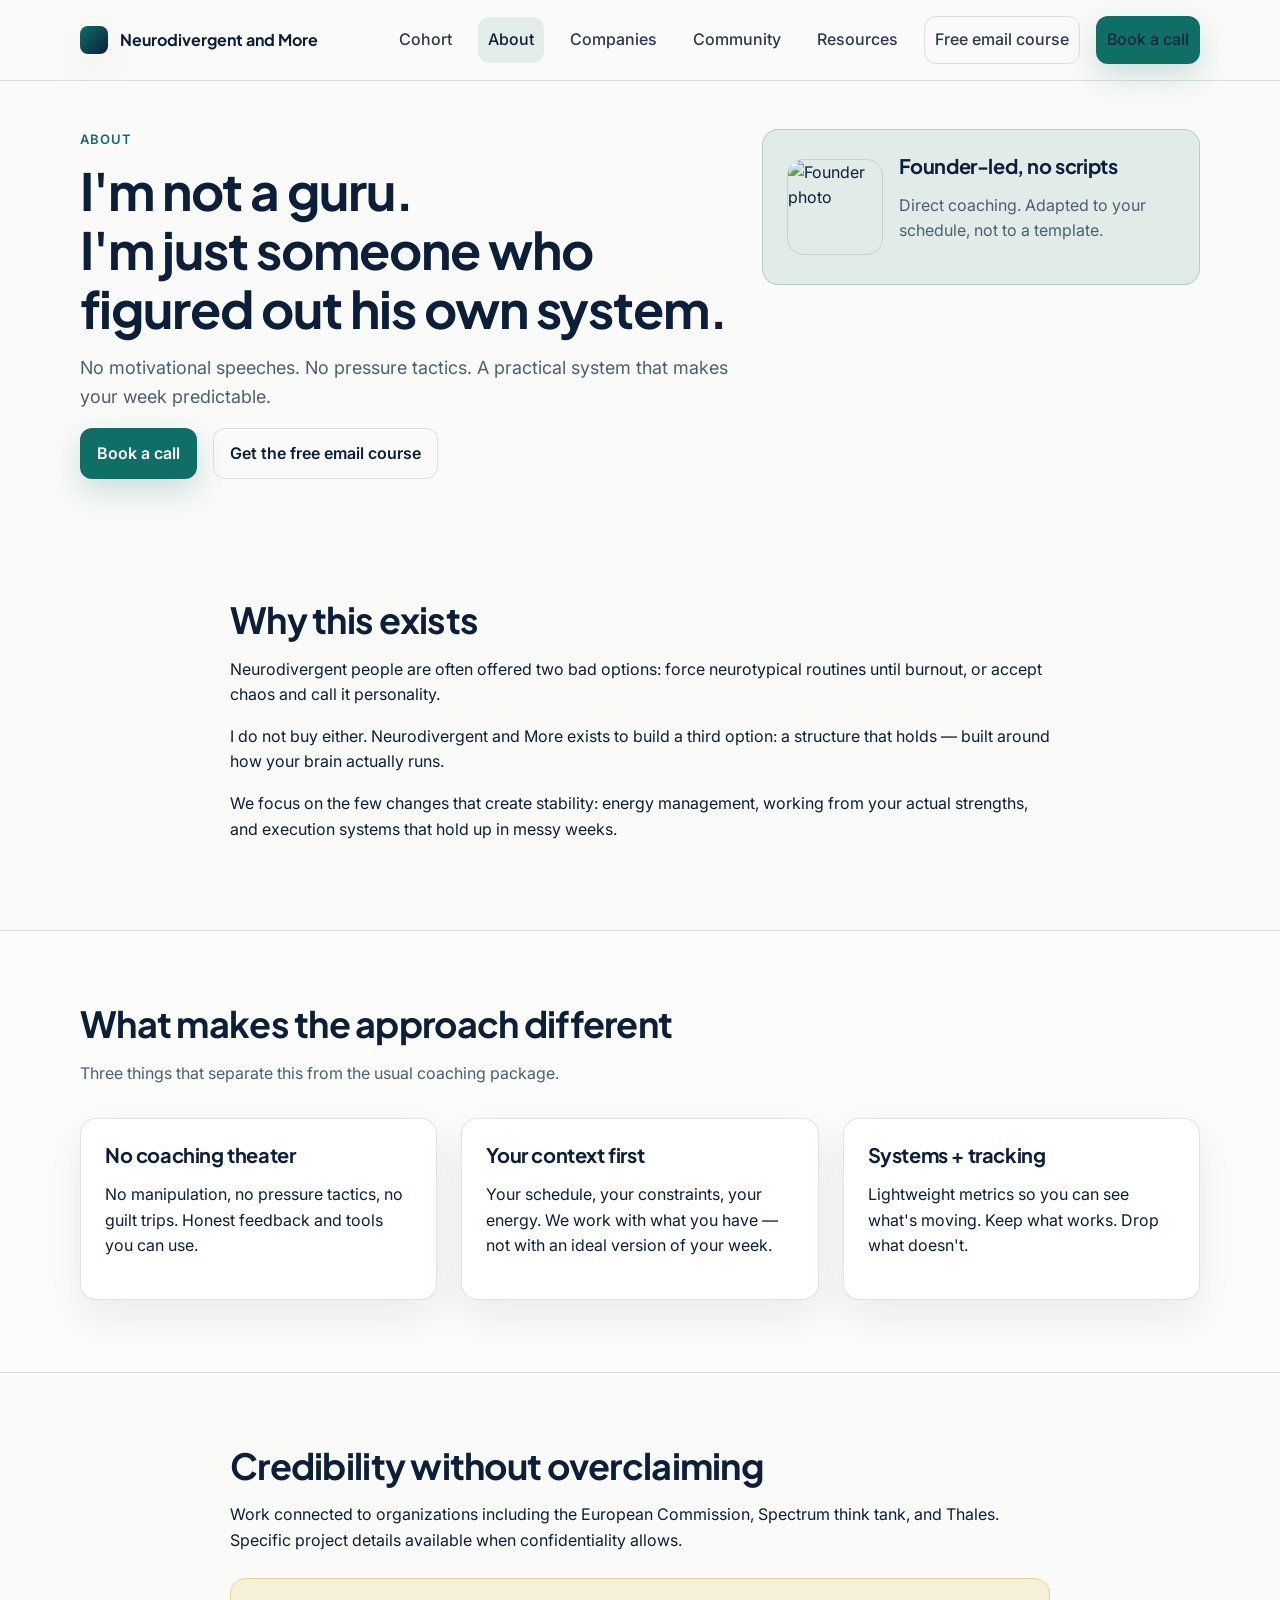
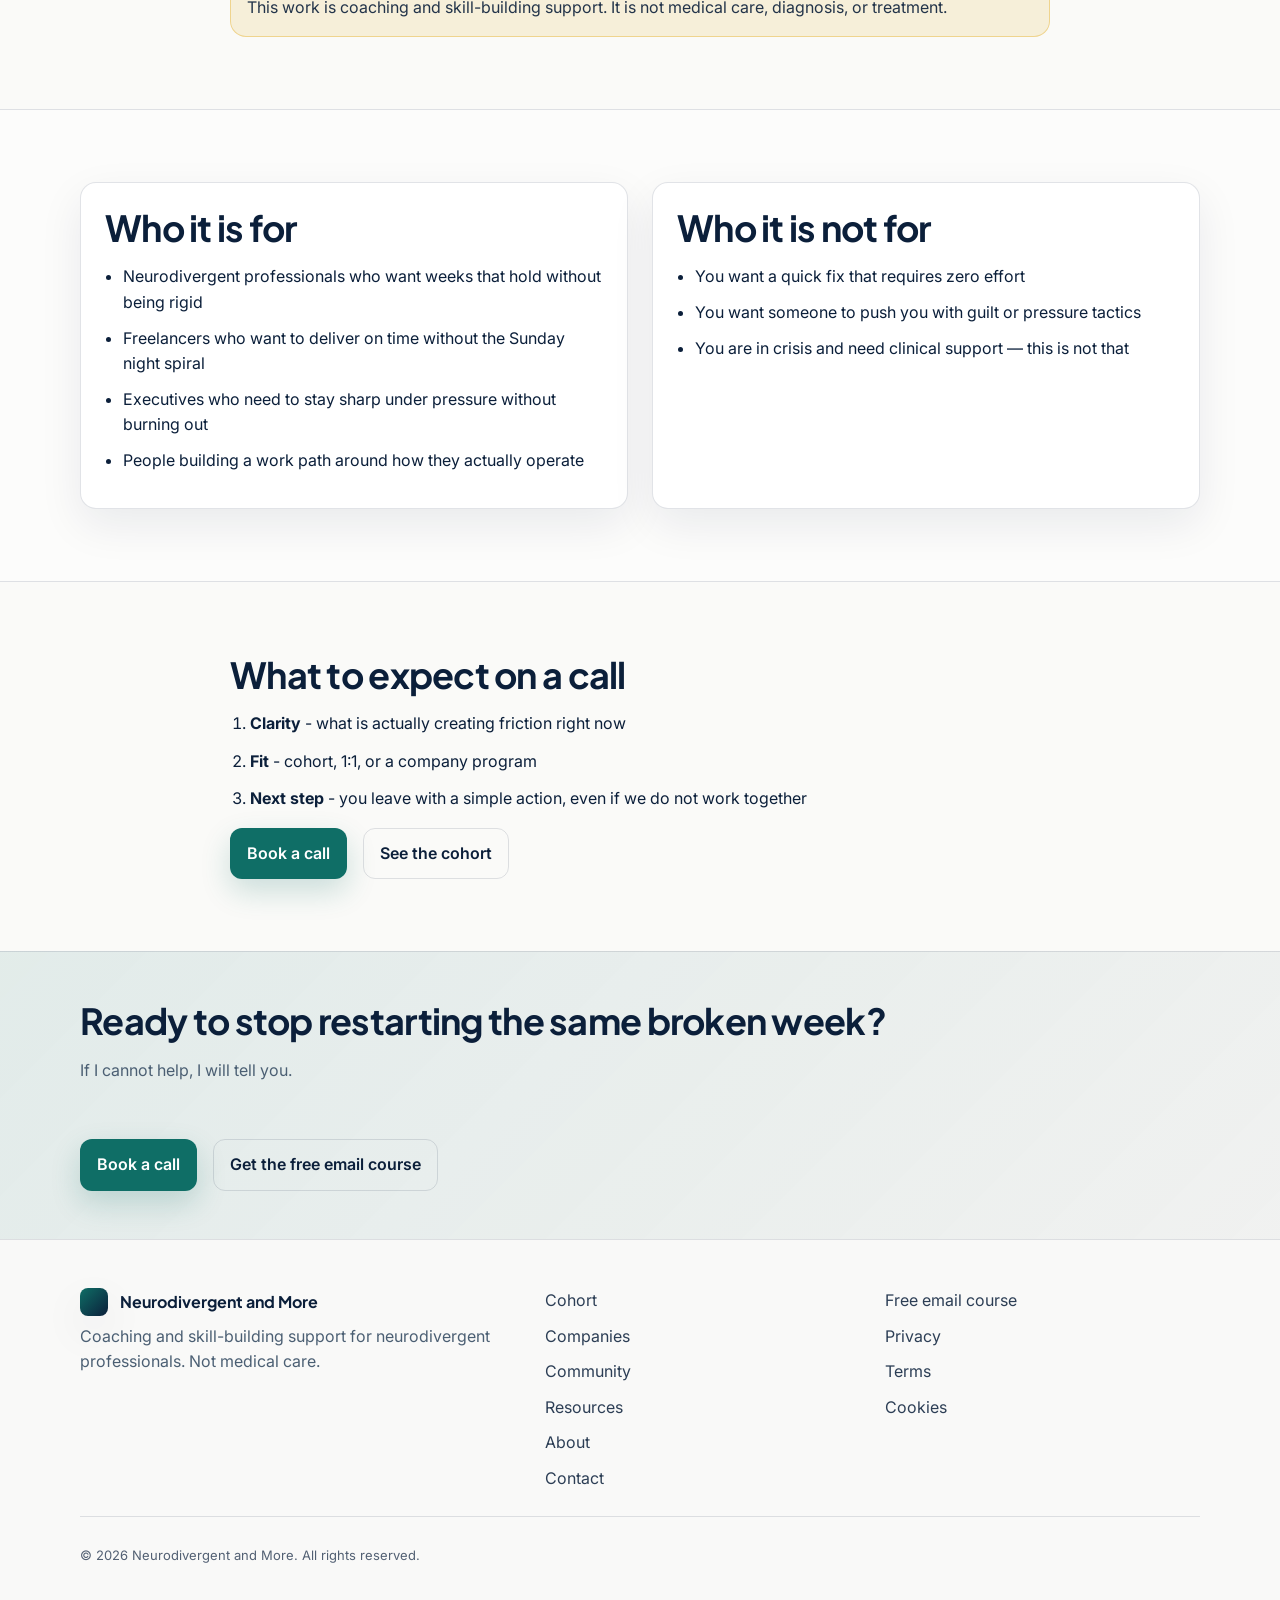
==== commit 6d1213bd: "text et design rectified" ====
--- a/about.html
+++ b/about.html
@@ -50,7 +50,7 @@
       <div class="container split">
         <div>
           <p class="eyebrow">About</p>
-          <h1>Coaching for neurodivergent people. Built for actual brains, actual schedules, actual weeks.</h1>
+          <h1>I'm not a guru.<br>I'm just someone who figured out his own system.</h1>
           <p class="lead">
             No motivational speeches. No pressure tactics. A practical system that makes your week predictable.
           </p>
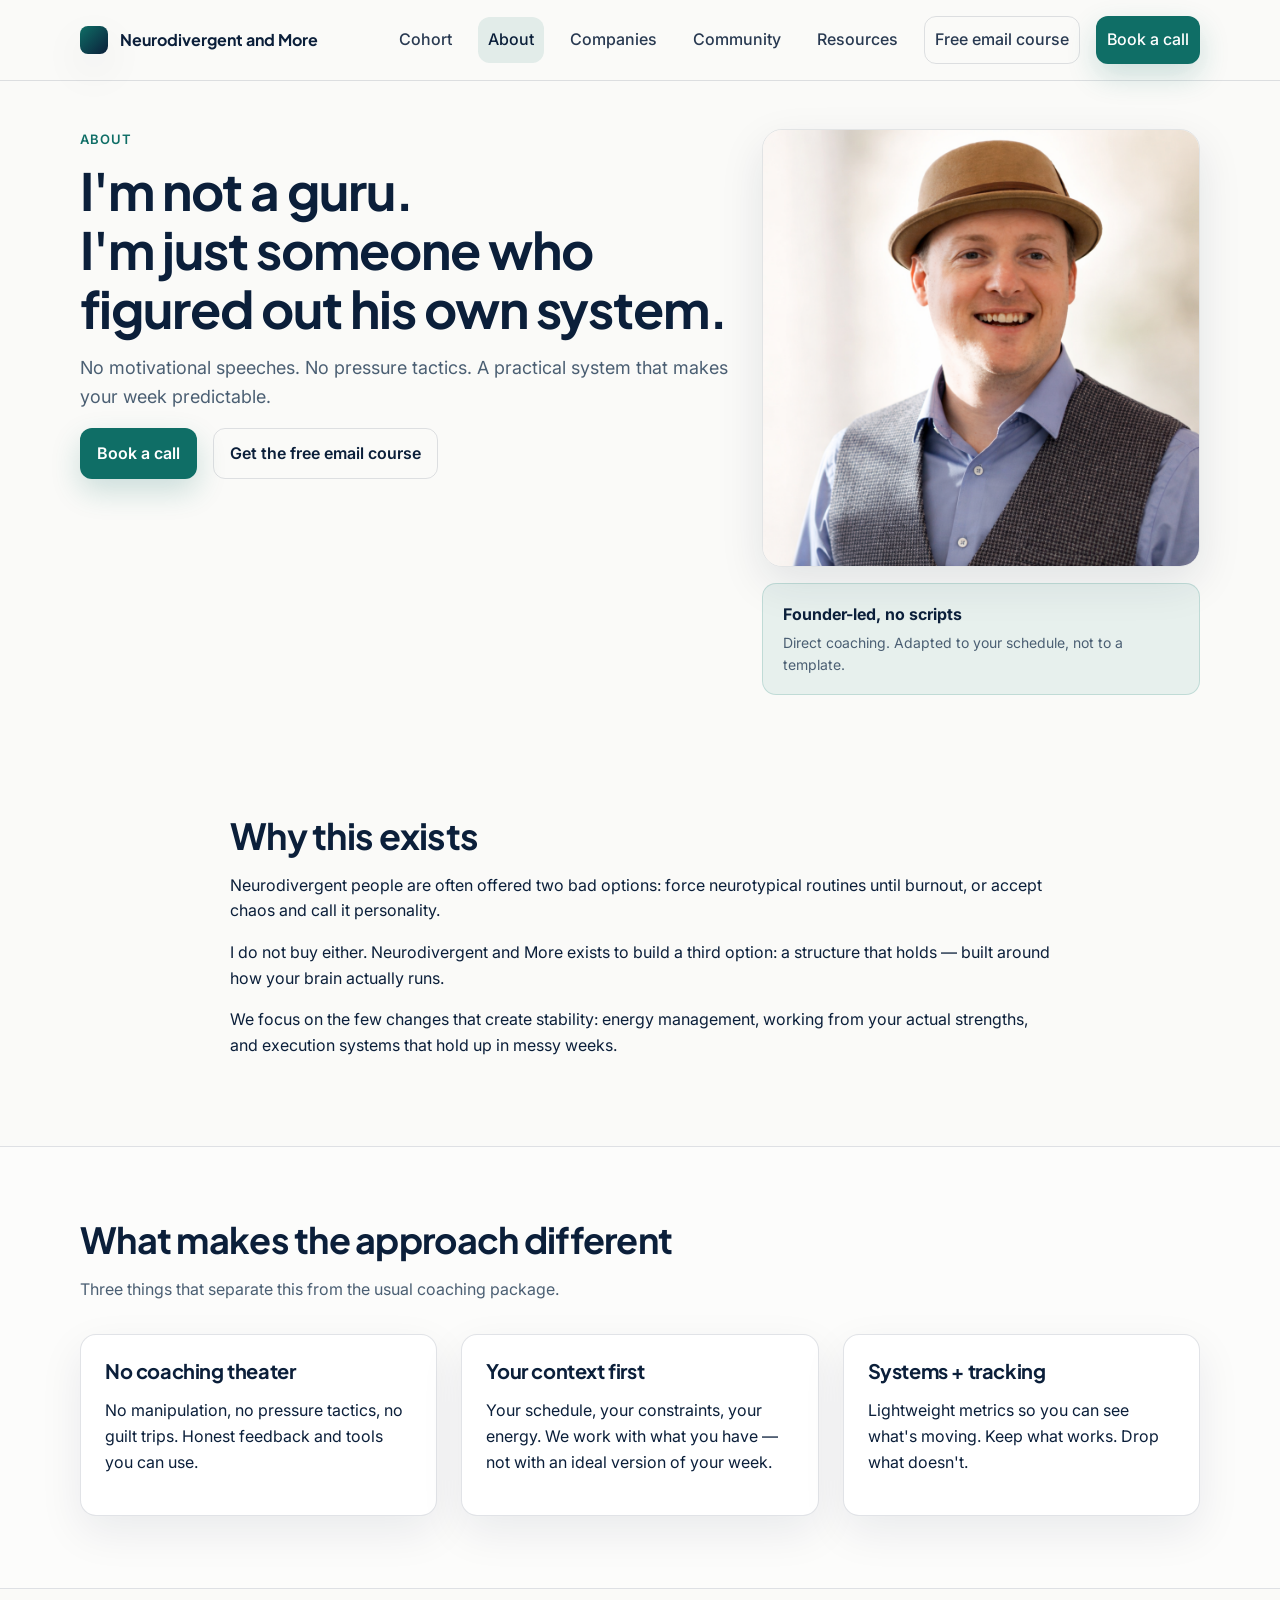
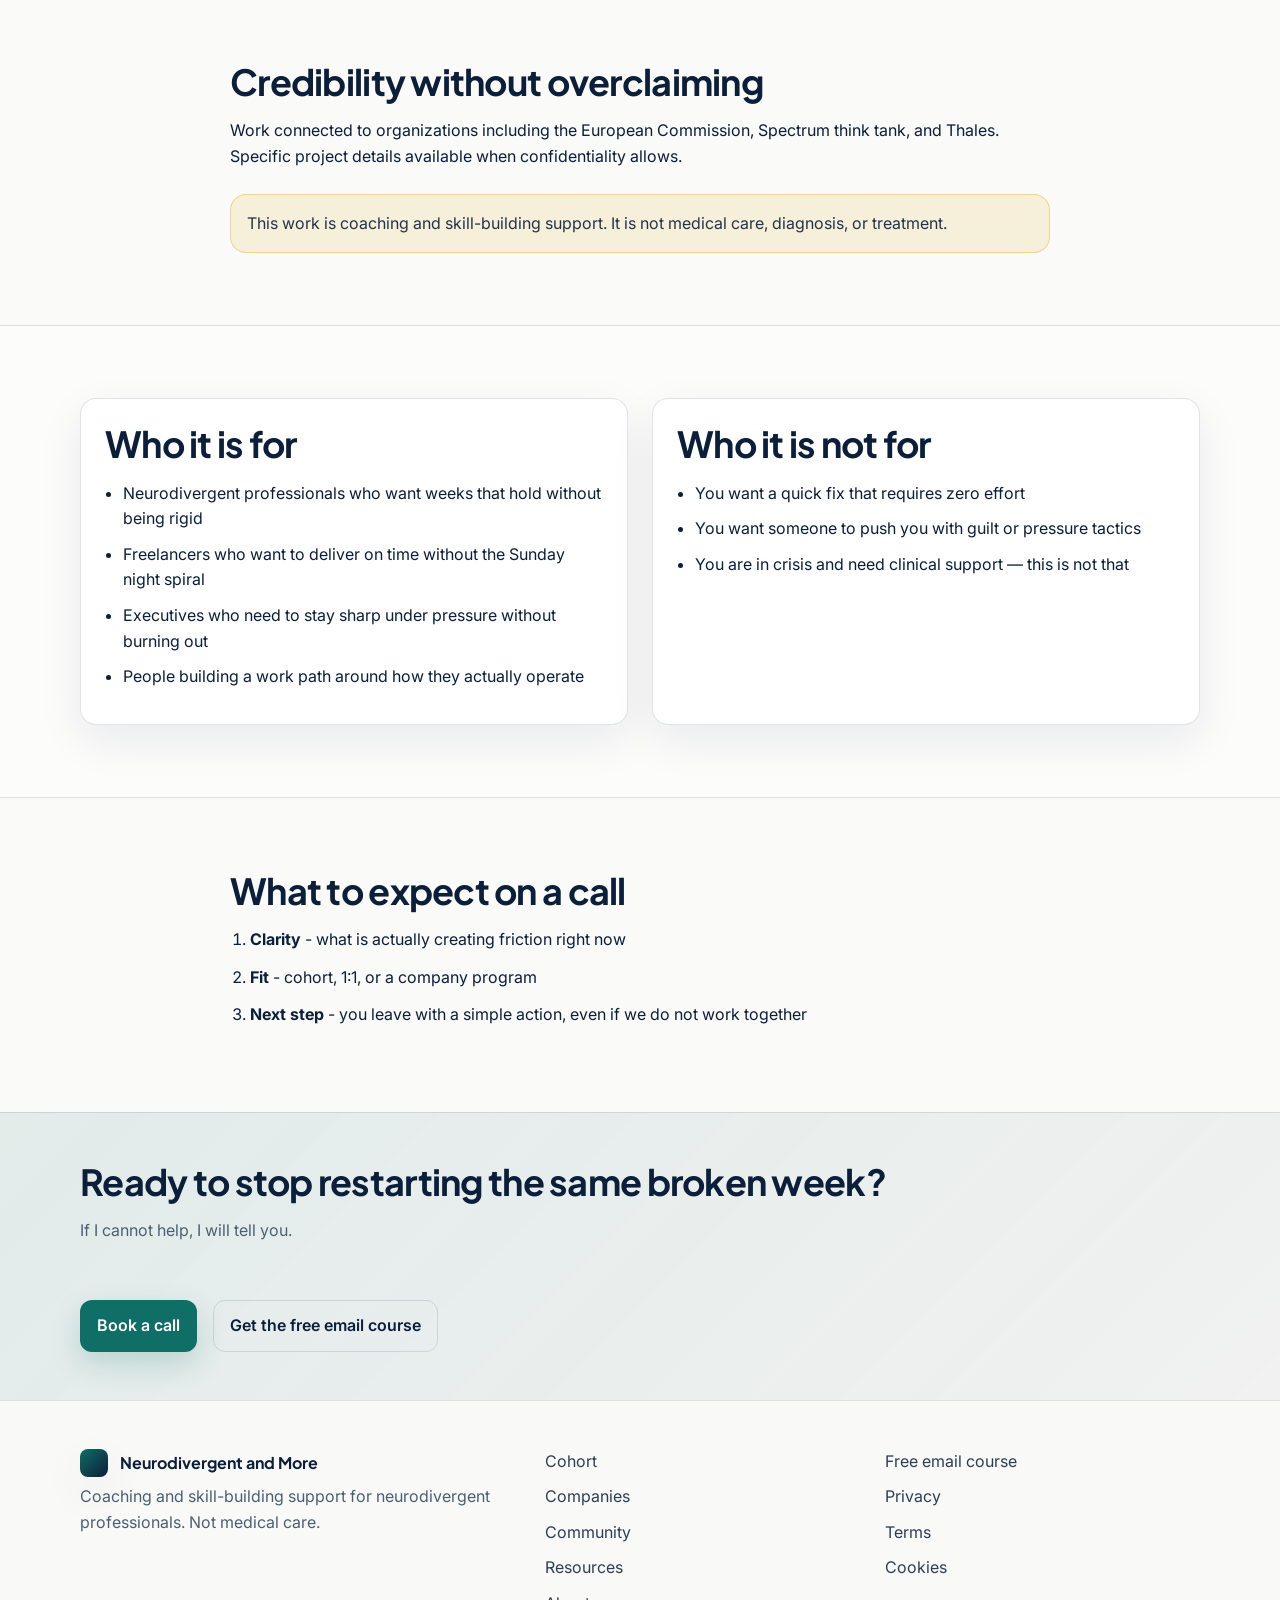
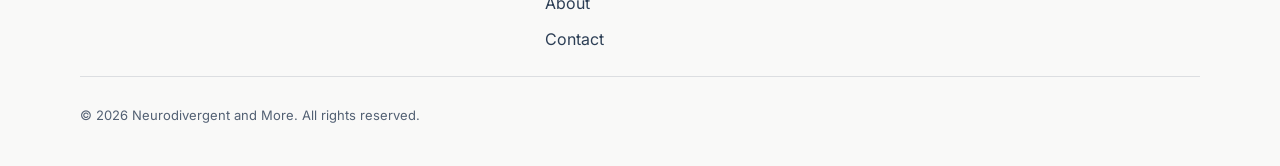
==== commit f06ba30d: "ok pour V1" ====
--- a/about.html
+++ b/about.html
@@ -17,6 +17,10 @@
   <link rel="preconnect" href="https://fonts.gstatic.com" crossorigin />
   <link href="https://fonts.googleapis.com/css2?family=Inter:wght@400;500;600&family=Plus+Jakarta+Sans:wght@600;700&display=swap" rel="stylesheet" />
   <link rel="stylesheet" href="/assets/styles.css" />
+  <style>
+    /* Fix: nav btn-primary text must be white — overrides .nav-menu a color */
+    .nav-menu a.btn-primary { color: #ffffff !important; }
+  </style>
 </head>
 
 <body>
@@ -60,11 +64,13 @@
           </div>
         </div>
 
-        <div class="callout media">
-          <img src="/assets/founder.jpg" alt="Founder photo" loading="lazy" width="800" height="800" />
-          <div>
-            <h3>Founder-led, no scripts</h3>
-            <p class="muted">Direct coaching. Adapted to your schedule, not to a template.</p>
+        <div style="display:flex;flex-direction:column;gap:16px;">
+          <div style="border-radius:20px;overflow:hidden;border:1px solid rgba(11,31,58,0.10);box-shadow:0 16px 44px rgba(11,31,58,0.10);">
+            <img src="/assets/founder.png" alt="Founder of Neurodivergent and More" loading="lazy" width="800" height="800" style="width:100%;height:auto;display:block;aspect-ratio:1/1;object-fit:cover;" />
+          </div>
+          <div style="background:rgba(14,122,110,0.08);border:1px solid rgba(14,122,110,0.18);border-radius:14px;padding:18px 20px;">
+            <p style="font-weight:700;color:#0B1F3A;margin-bottom:4px;">Founder-led, no scripts</p>
+            <p style="font-size:14px;color:#4B5F73;margin:0;">Direct coaching. Adapted to your schedule, not to a template.</p>
           </div>
         </div>
       </div>
@@ -155,10 +161,6 @@
           <li><strong>Fit</strong> - cohort, 1:1, or a company program</li>
           <li><strong>Next step</strong> - you leave with a simple action, even if we do not work together</li>
         </ol>
-        <div class="cta-row">
-          <a class="btn btn-primary" href="/contact.html">Book a call</a>
-          <a class="btn btn-ghost" href="/program.html">See the cohort</a>
-        </div>
       </div>
     </section>
 
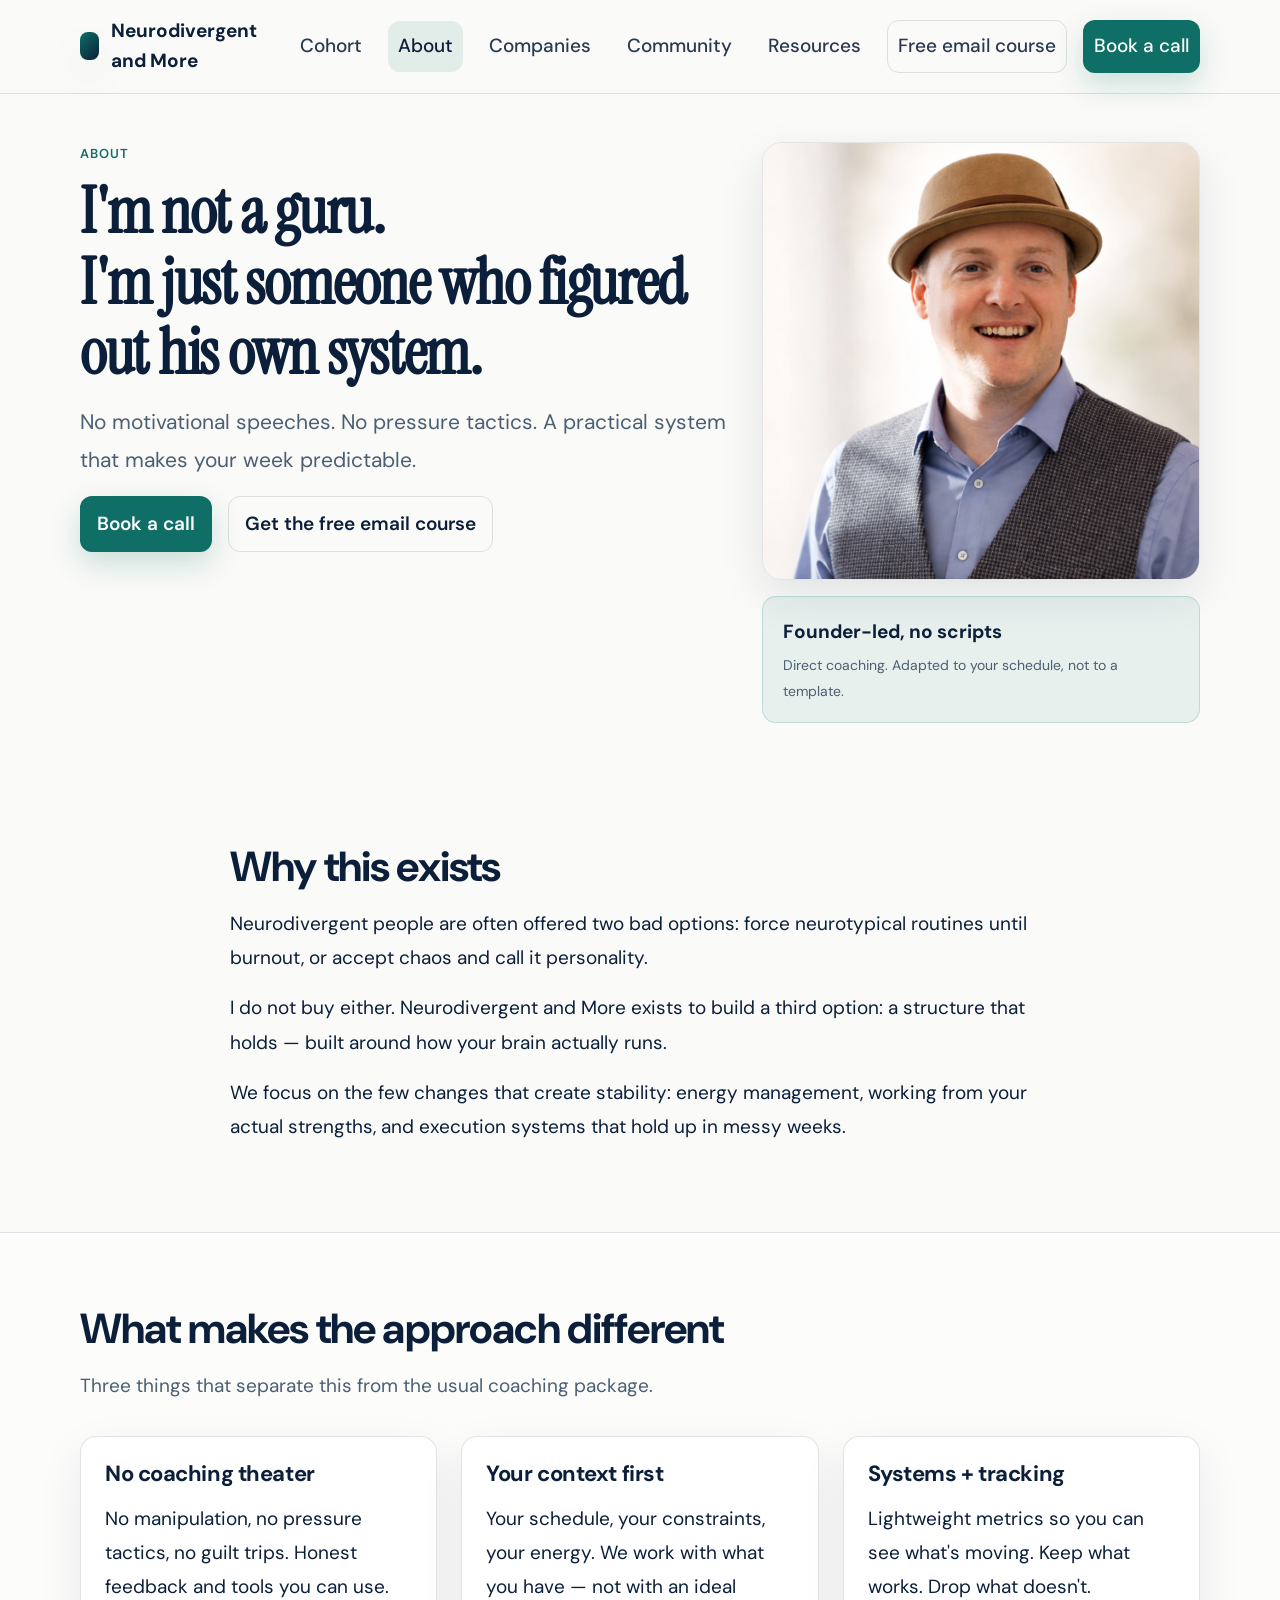
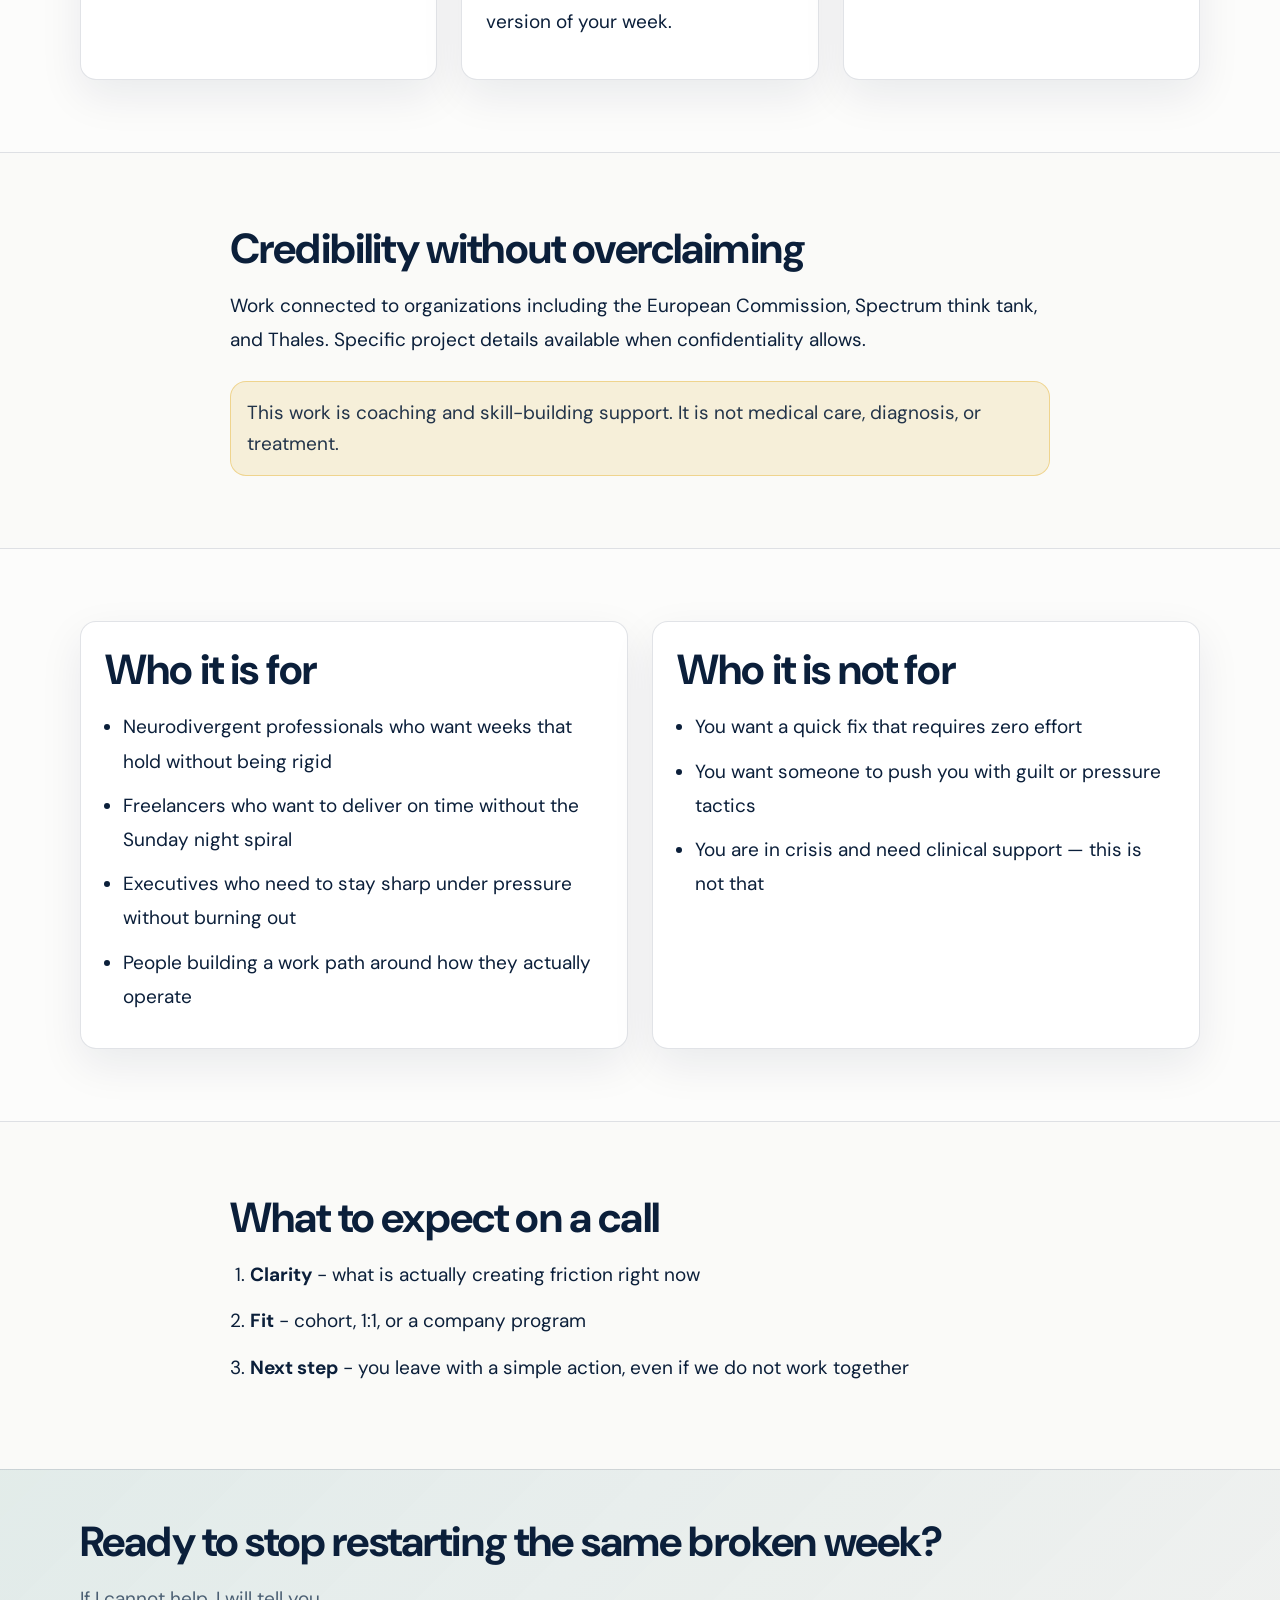
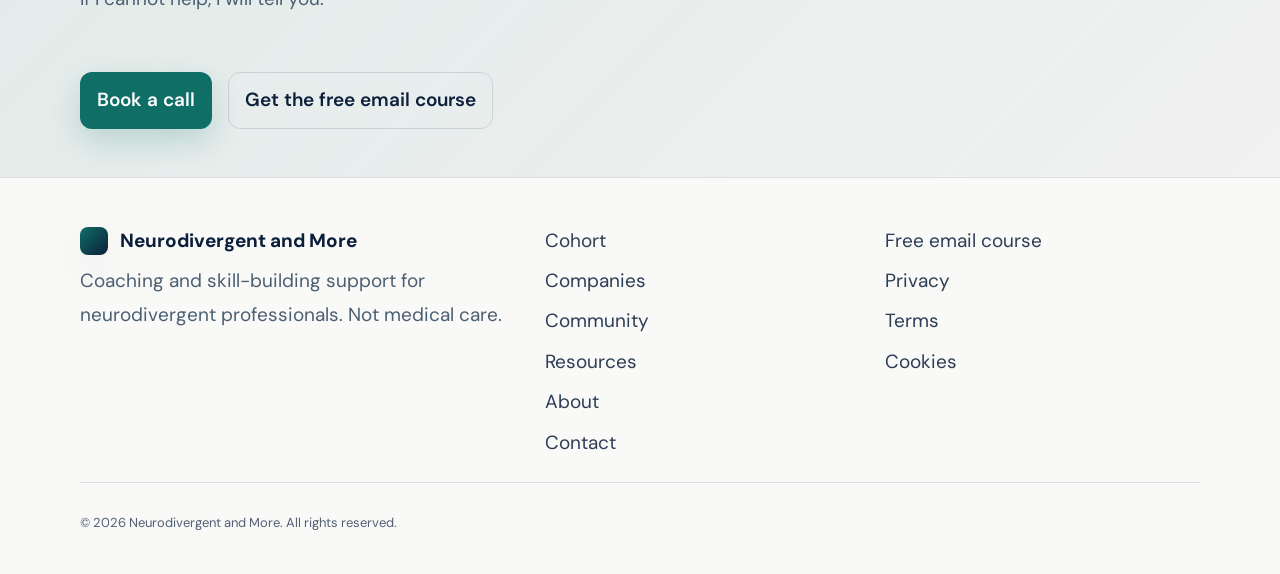
==== commit 69ac32db: "texte lisible" ====
--- a/about.html
+++ b/about.html
@@ -15,11 +15,42 @@
   <link rel="icon" href="/assets/favicon.ico" />
   <link rel="preconnect" href="https://fonts.googleapis.com" />
   <link rel="preconnect" href="https://fonts.gstatic.com" crossorigin />
-  <link href="https://fonts.googleapis.com/css2?family=Inter:wght@400;500;600&family=Plus+Jakarta+Sans:wght@600;700&display=swap" rel="stylesheet" />
+  <link href="https://fonts.googleapis.com/css2?family=Instrument+Serif:ital@0;1&family=DM+Sans:ital,wght@0,400;0,500;0,600;0,700;1,400&display=swap" rel="stylesheet" />
   <link rel="stylesheet" href="/assets/styles.css" />
   <style>
-    /* Fix: nav btn-primary text must be white — overrides .nav-menu a color */
-    .nav-menu a.btn-primary { color: #ffffff !important; }
+    /* Fix: nav btn-primary text must be white */
+    .nav-menu a.btn-primary, .nav-menu .btn-primary, .site-header .btn-primary { color: #ffffff !important; }
+  </style>
+  <style>
+    /* ── Font & size upgrade to match index ── */
+    body {
+      font-family: 'DM Sans', system-ui, sans-serif !important;
+      font-size: 19px;
+    }
+    h1 {
+      font-family: 'Instrument Serif', Georgia, serif !important;
+      font-size: clamp(40px, 5vw, 64px) !important;
+      letter-spacing: -0.02em;
+      line-height: 1.10;
+    }
+    h2 {
+      font-family: 'DM Sans', system-ui, sans-serif !important;
+      font-size: clamp(28px, 3.5vw, 42px) !important;
+      font-weight: 700;
+      letter-spacing: -0.02em;
+      line-height: 1.15;
+    }
+    h3 {
+      font-family: 'DM Sans', system-ui, sans-serif !important;
+      font-size: 22px !important;
+      font-weight: 700;
+    }
+    p, li, label, select, input, textarea {
+      font-size: 19px;
+      line-height: 1.80;
+    }
+    .lead { font-size: 21px !important; }
+    .brand-text { font-family: 'DM Sans', system-ui, sans-serif !important; }
   </style>
 </head>
 
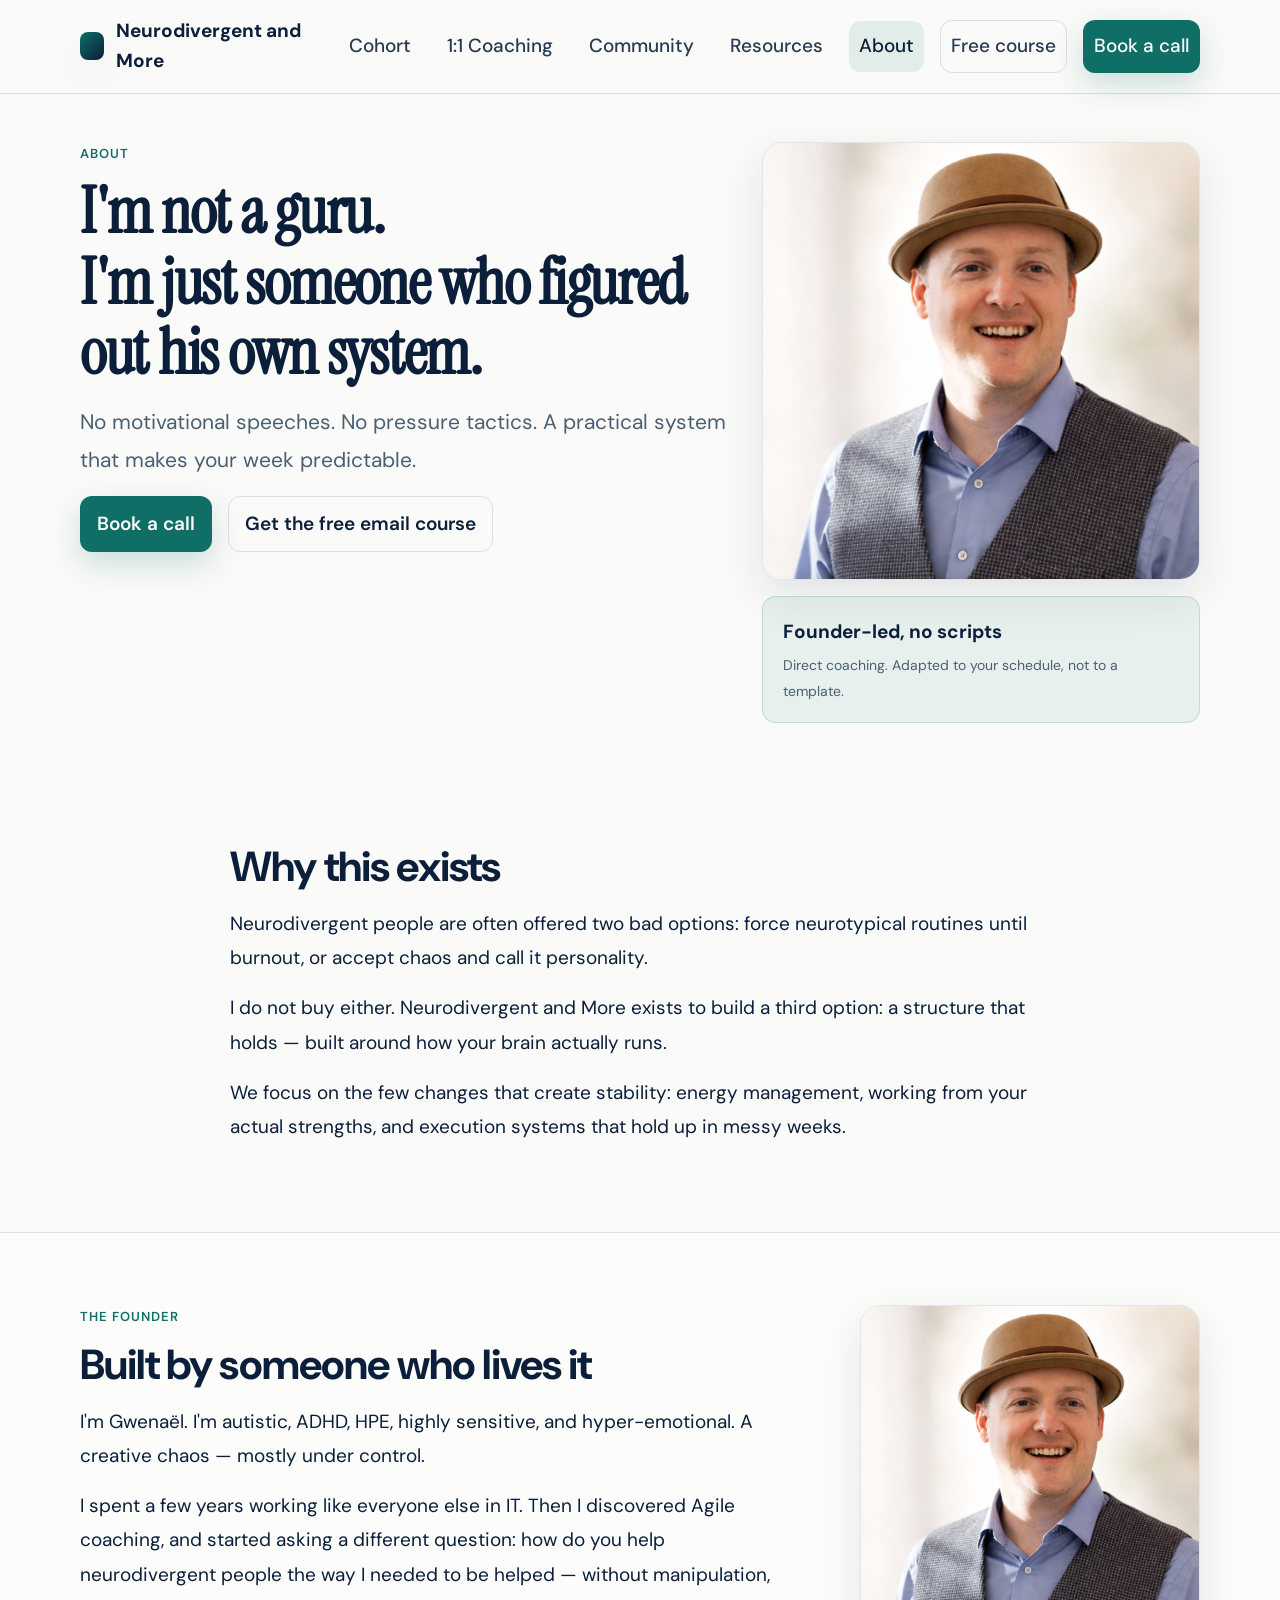
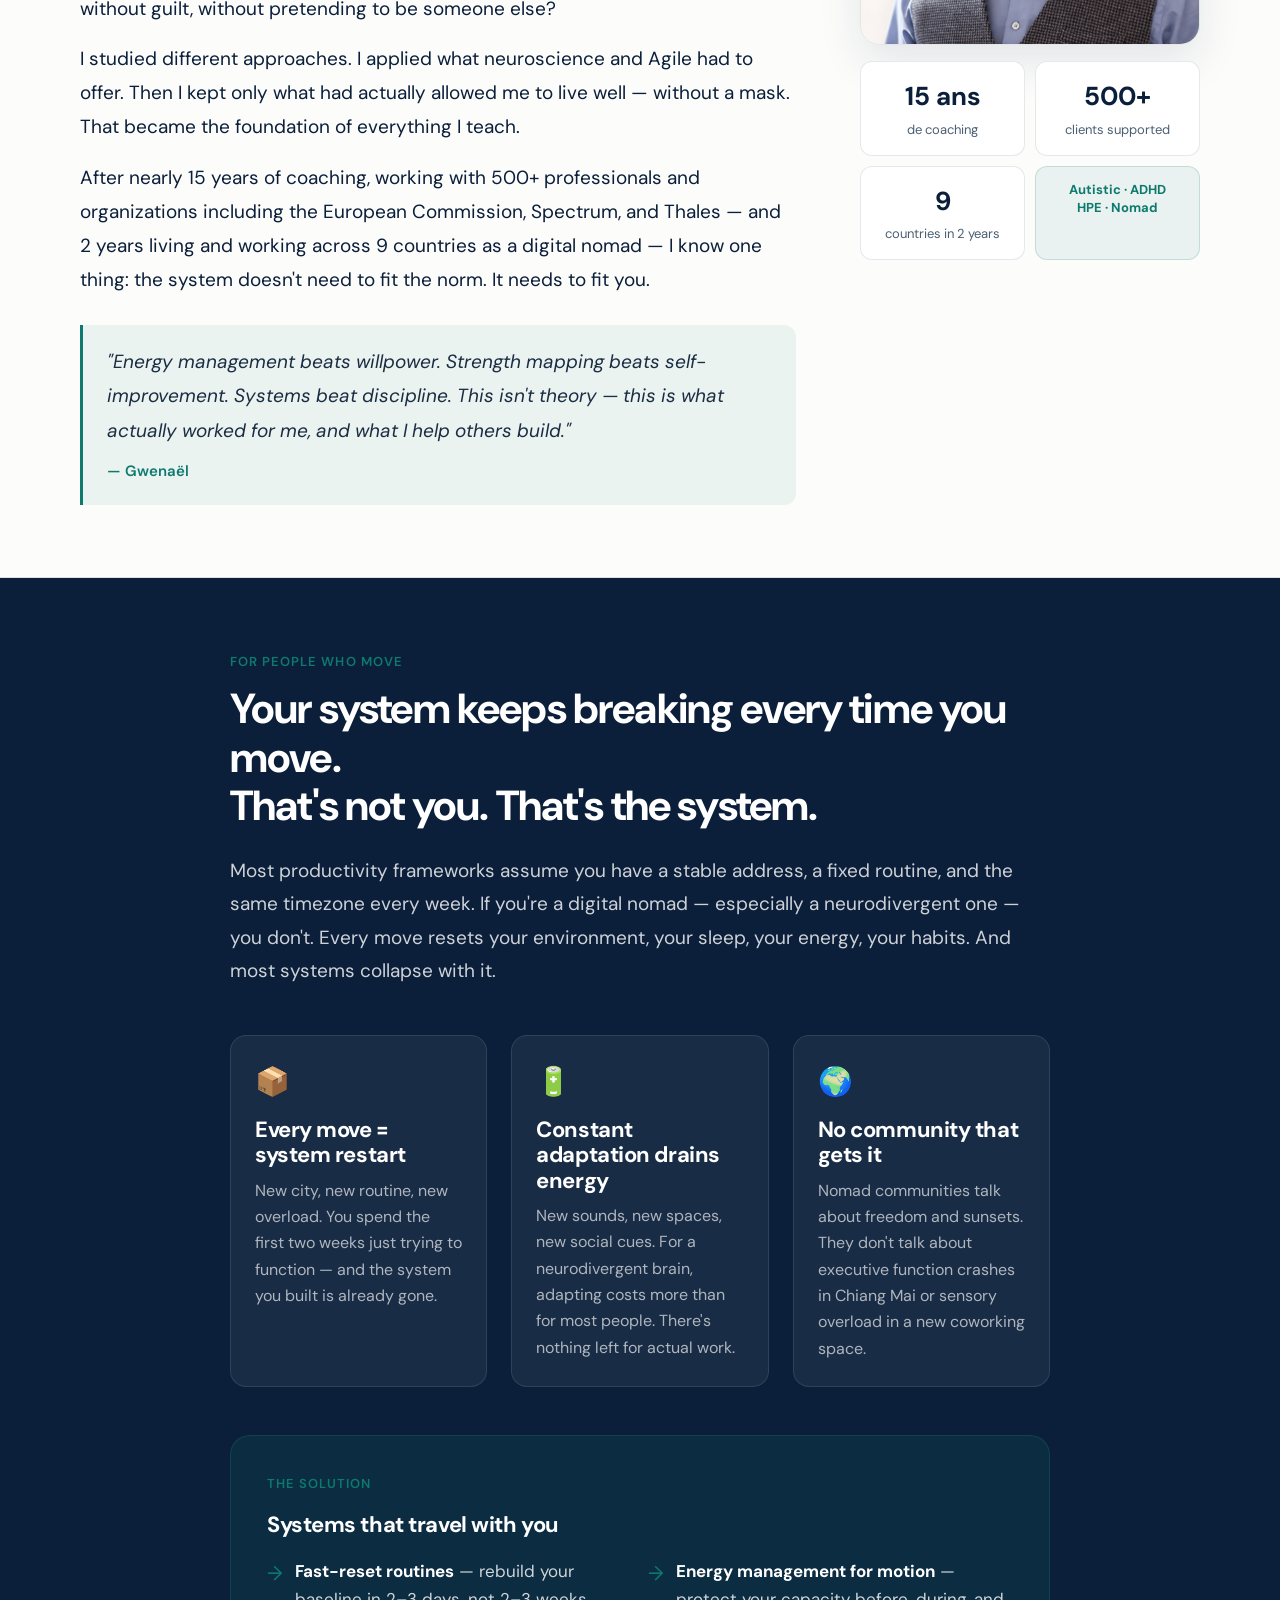
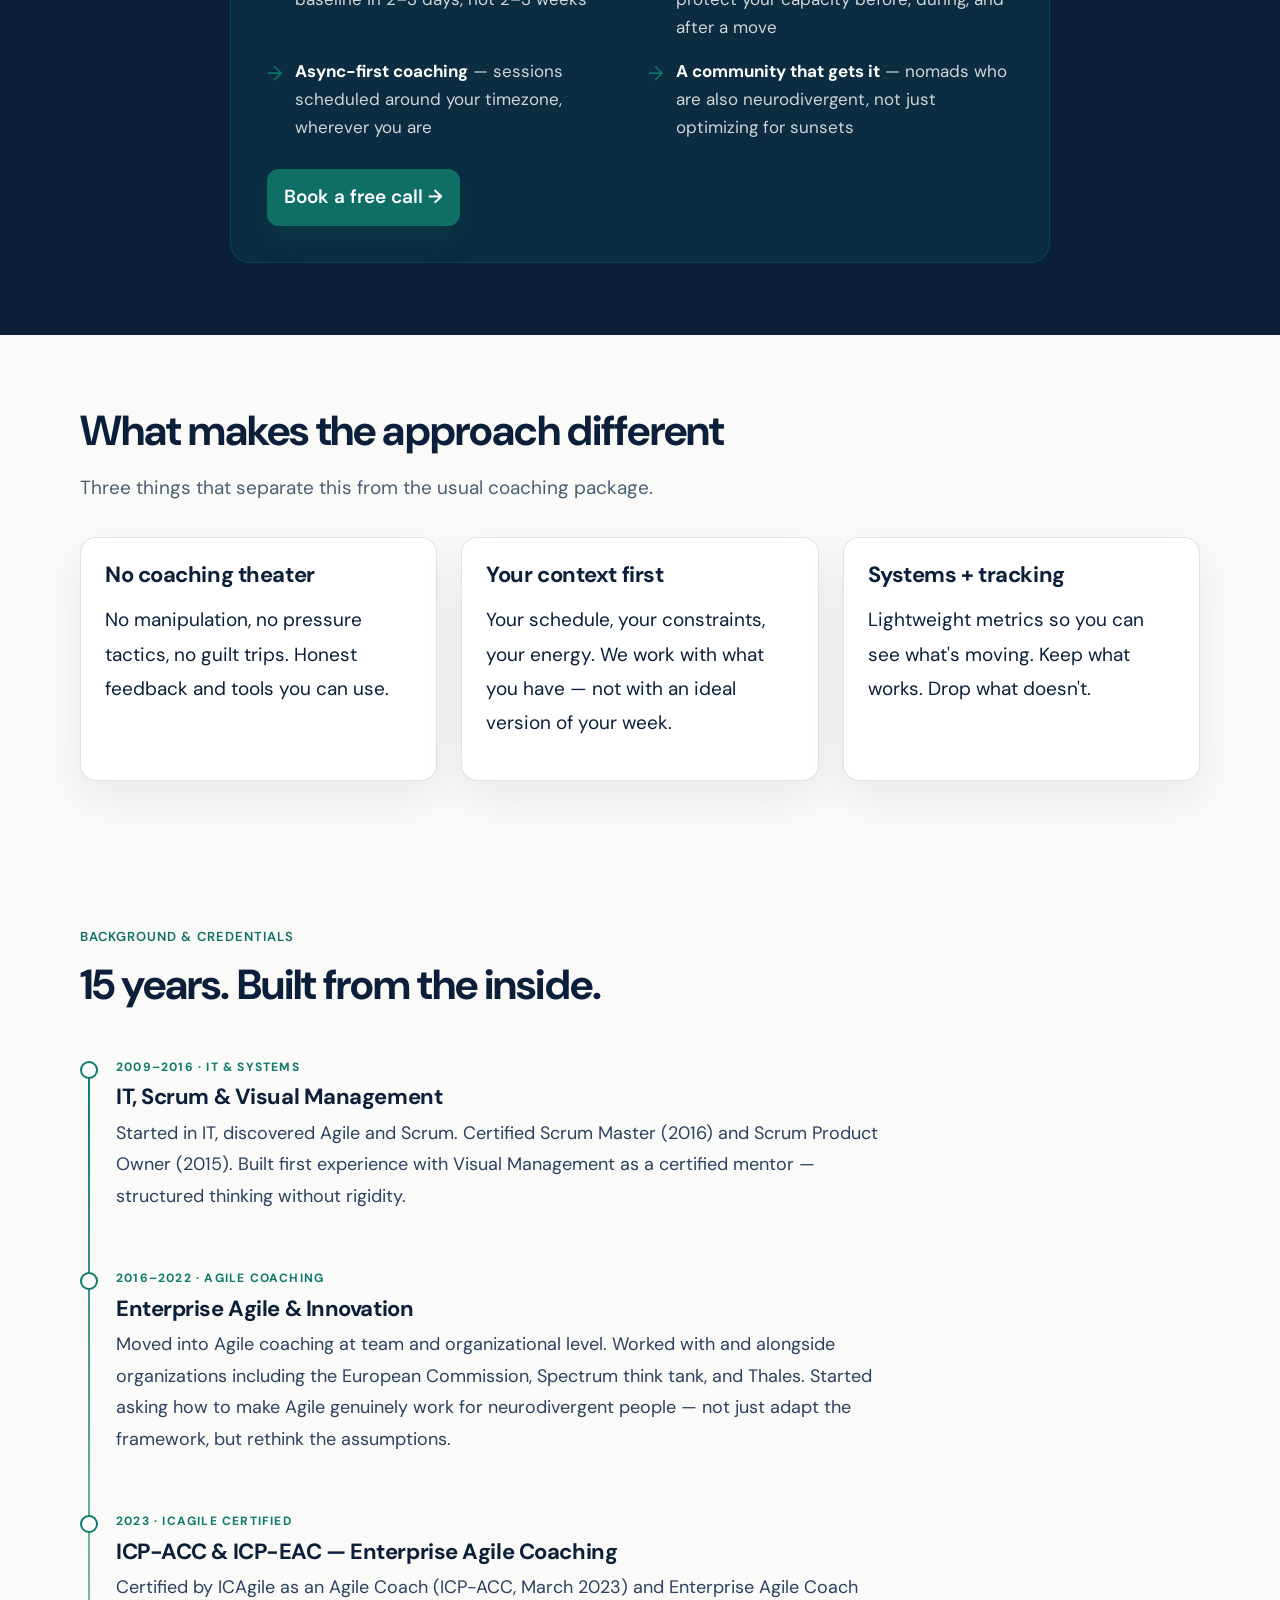
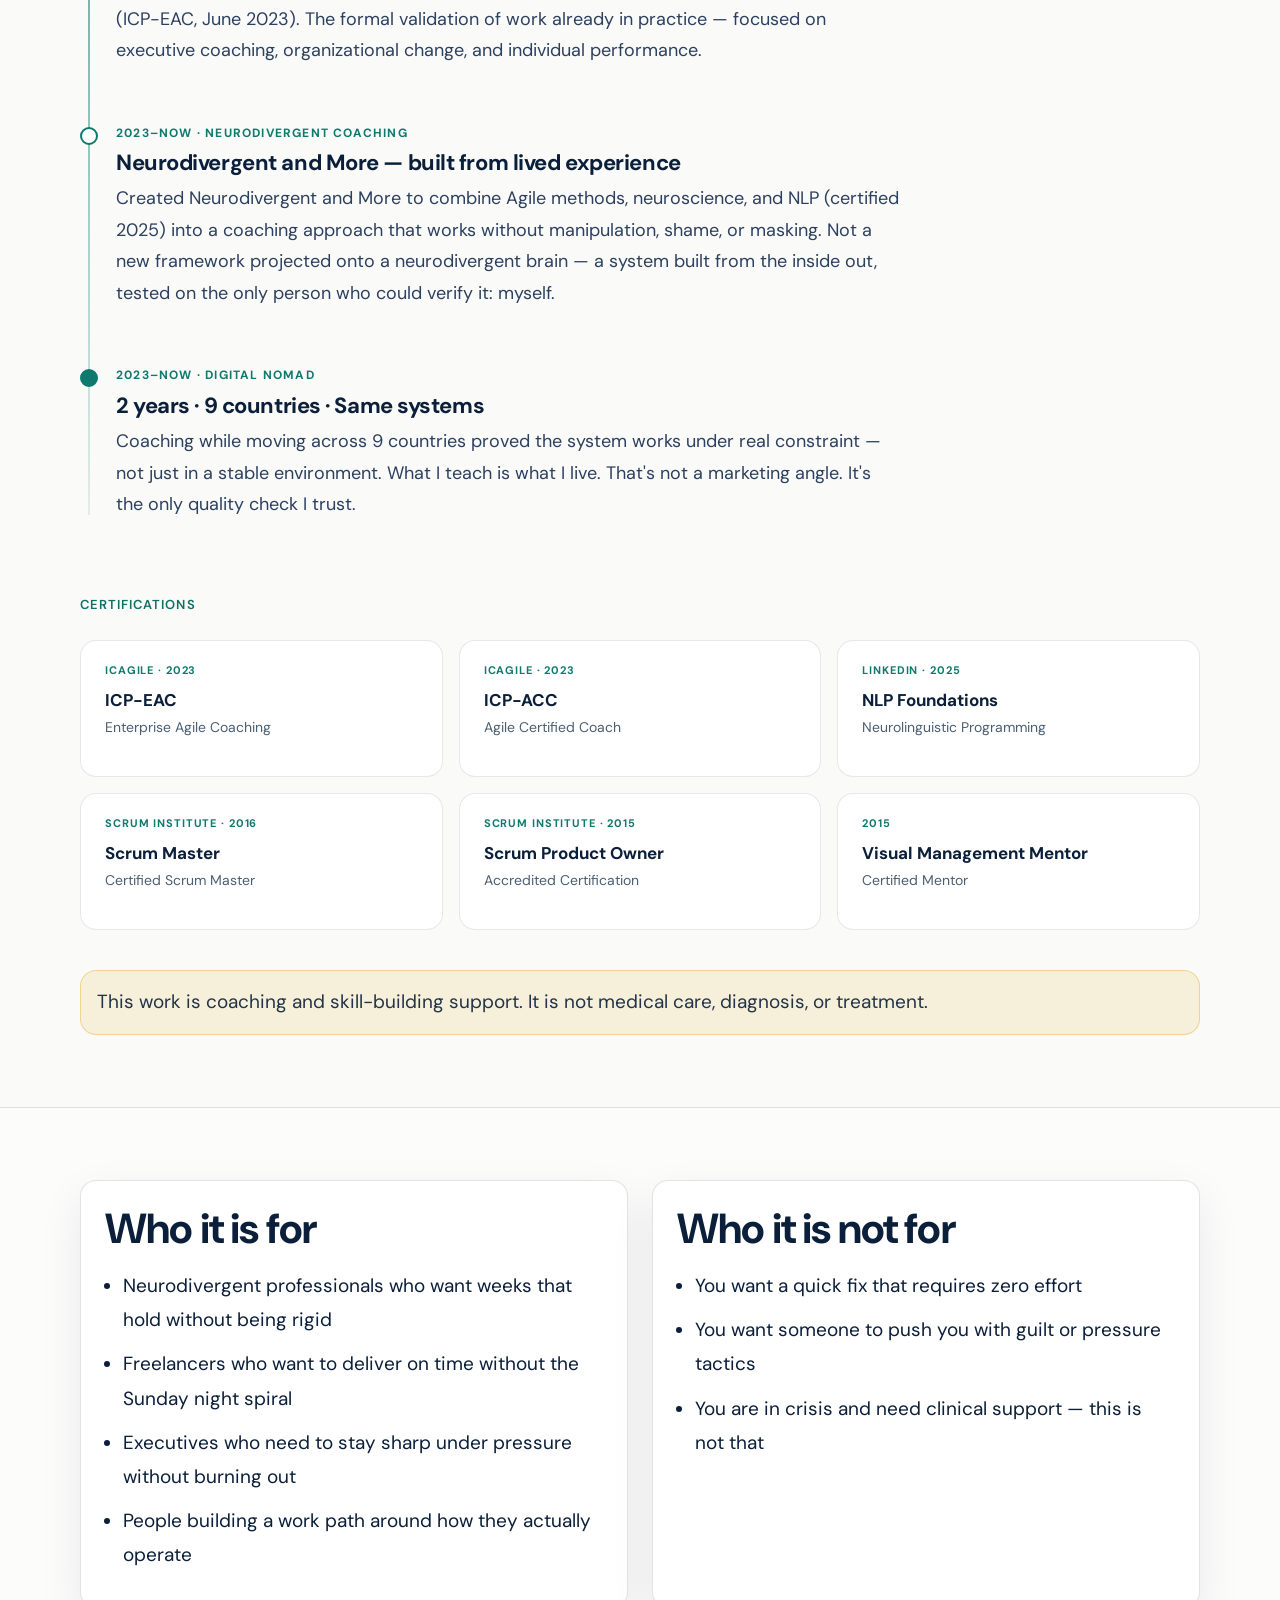
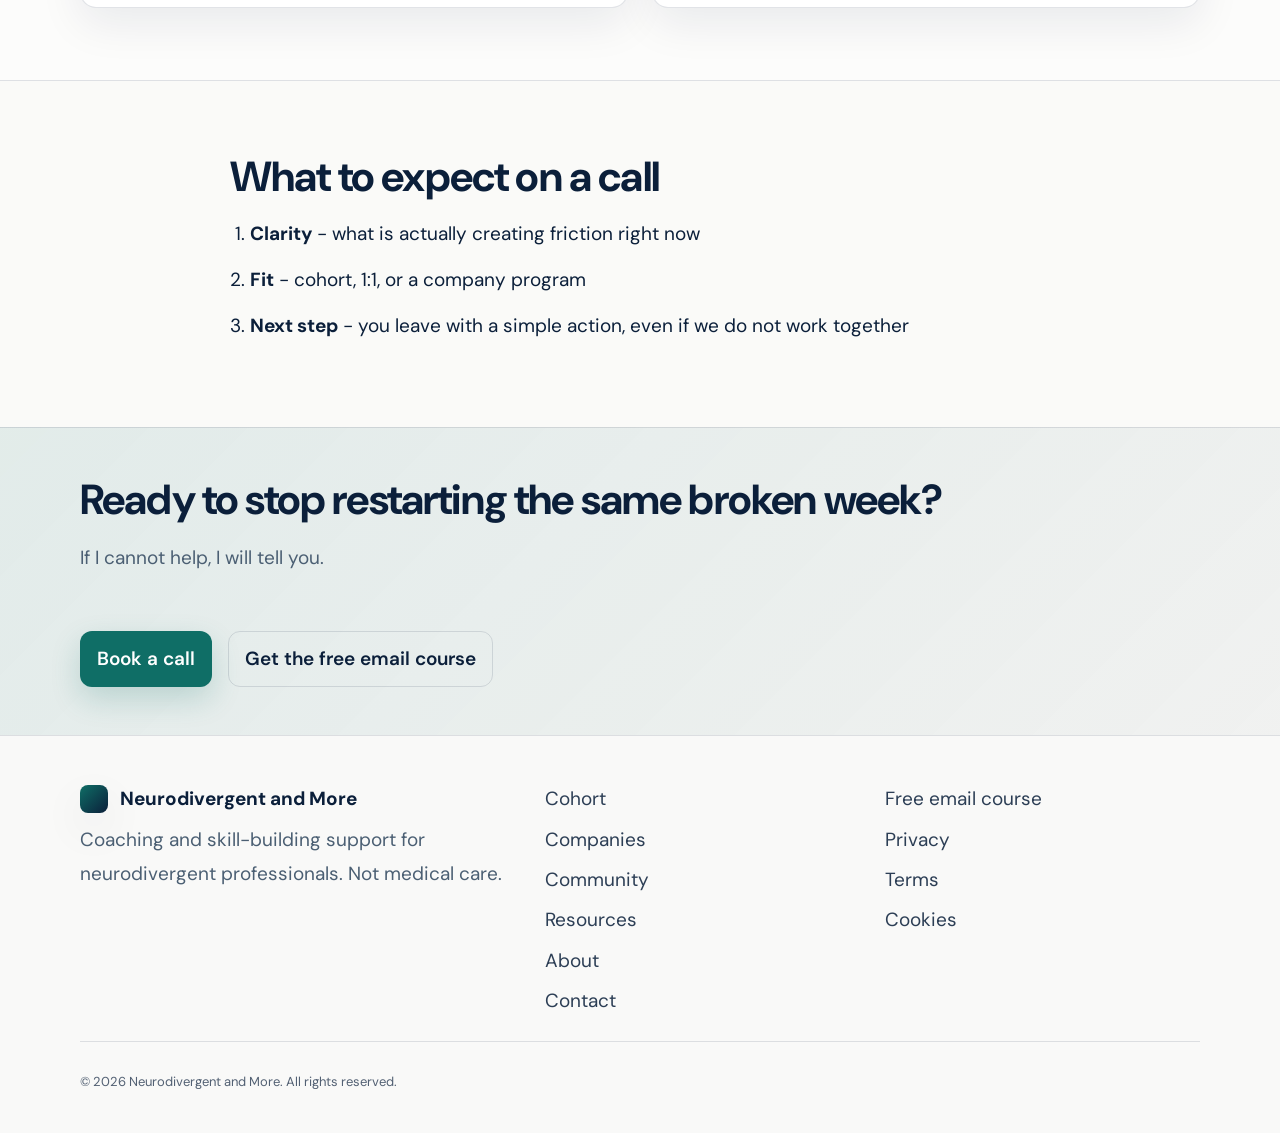
==== commit e798b662: "pdf" ====
--- a/about.html
+++ b/about.html
@@ -22,6 +22,21 @@
     .nav-menu a.btn-primary, .nav-menu .btn-primary, .site-header .btn-primary { color: #ffffff !important; }
   </style>
   <style>
+    /* ── Credentials grid responsive ── */
+    @media (max-width: 700px) {
+      .cert-grid { grid-template-columns: 1fr 1fr !important; }
+    }
+    @media (max-width: 480px) {
+      .cert-grid { grid-template-columns: 1fr !important; }
+    }
+    /* ── Your Story section responsive ── */
+    @media (max-width: 860px) {
+      .story-grid { grid-template-columns: 1fr !important; }
+    }
+    @media (max-width: 700px) {
+      .nomad-problems { grid-template-columns: 1fr !important; }
+      .nomad-solutions { grid-template-columns: 1fr !important; }
+    }
     /* ── Font & size upgrade to match index ── */
     body {
       font-family: 'DM Sans', system-ui, sans-serif !important;
@@ -70,12 +85,12 @@
 
       <div class="nav-menu" id="nav-menu">
         <a  href="/program.html">Cohort</a>
-        <a aria-current="page" href="/about.html">About</a>
-        <a  href="/companies.html">Companies</a>
+        <a  href="/coaching.html" style="white-space:nowrap;">1:1 Coaching</a>
         <a  href="/community.html">Community</a>
         <a  href="/resources.html">Resources</a>
-        <a class="btn btn-ghost" href="/free-course.html">Free email course</a>
-        <a class="btn btn-primary" href="/contact.html">Book a call</a>
+        <a aria-current="page" href="/about.html">About</a>
+        <a class="btn btn-ghost" href="/free-course.html">Free course</a>
+        <a class="btn btn-primary" href="/contact.html" style="color:#ffffff!important;">Book a call</a>
       </div>
     </nav>
   </header>
@@ -126,6 +141,123 @@
 
     <section class="section alt">
       <div class="container">
+        <div class="story-grid" style="display:grid;grid-template-columns:1fr 340px;gap:64px;align-items:start;">
+          <div>
+            <p class="eyebrow">The founder</p>
+            <h2>Built by someone who lives it</h2>
+            <p>
+              I'm Gwenaël. I'm autistic, ADHD, HPE, highly sensitive, and hyper-emotional.
+              A creative chaos — mostly under control.
+            </p>
+            <p>
+              I spent a few years working like everyone else in IT. Then I discovered Agile coaching,
+              and started asking a different question: how do you help neurodivergent people
+              the way I needed to be helped — without manipulation, without guilt, without
+              pretending to be someone else?
+            </p>
+            <p>
+              I studied different approaches. I applied what neuroscience and Agile had to offer.
+              Then I kept only what had actually allowed me to live well — without a mask.
+              That became the foundation of everything I teach.
+            </p>
+            <p>
+              After nearly 15 years of coaching, working with 500+ professionals and organizations
+              including the European Commission, Spectrum, and Thales — and 2 years living
+              and working across 9 countries as a digital nomad — I know one thing:
+              the system doesn't need to fit the norm. It needs to fit you.
+            </p>
+            <div style="margin-top:28px;padding:20px 24px;background:rgba(14,122,110,0.07);border-left:3px solid #0E7A6E;border-radius:0 12px 12px 0;">
+              <p style="margin:0;font-style:italic;color:#1a2d42;">"Energy management beats willpower. Strength mapping beats self-improvement. Systems beat discipline. This isn't theory — this is what actually worked for me, and what I help others build."</p>
+              <p style="margin:10px 0 0;font-size:15px;font-weight:600;color:#0E7A6E;">— Gwenaël</p>
+            </div>
+          </div>
+          <div>
+            <div style="border-radius:20px;overflow:hidden;border:1px solid rgba(11,31,58,0.10);box-shadow:0 16px 44px rgba(11,31,58,0.10);">
+              <img src="/assets/founder.png" alt="Gwenaël, founder of Neurodivergent and More" loading="lazy" style="width:100%;height:auto;display:block;" />
+            </div>
+            <div style="margin-top:16px;display:grid;grid-template-columns:1fr 1fr;gap:10px;">
+              <div style="background:white;border:1px solid rgba(11,31,58,0.10);border-radius:12px;padding:14px;text-align:center;">
+                <div style="font-size:26px;font-weight:700;color:#0B1F3A;">15 ans</div>
+                <div style="font-size:13px;color:#4B5F73;margin-top:2px;">de coaching</div>
+              </div>
+              <div style="background:white;border:1px solid rgba(11,31,58,0.10);border-radius:12px;padding:14px;text-align:center;">
+                <div style="font-size:26px;font-weight:700;color:#0B1F3A;">500+</div>
+                <div style="font-size:13px;color:#4B5F73;margin-top:2px;">clients supported</div>
+              </div>
+              <div style="background:white;border:1px solid rgba(11,31,58,0.10);border-radius:12px;padding:14px;text-align:center;">
+                <div style="font-size:26px;font-weight:700;color:#0B1F3A;">9</div>
+                <div style="font-size:13px;color:#4B5F73;margin-top:2px;">countries in 2 years</div>
+              </div>
+              <div style="background:rgba(14,122,110,0.08);border:1px solid rgba(14,122,110,0.18);border-radius:12px;padding:14px;text-align:center;">
+                <div style="font-size:13px;font-weight:700;color:#0E7A6E;line-height:1.4;">Autistic · ADHD<br>HPE · Nomad</div>
+              </div>
+            </div>
+          </div>
+        </div>
+      </div>
+    </section>
+
+    <section class="section" style="background:#0B1F3A;">
+      <div class="container">
+        <div style="max-width:820px;margin:0 auto;">
+          <p class="eyebrow" style="color:#0E7A6E;">For people who move</p>
+          <h2 style="color:white;font-size:clamp(30px,4vw,46px);margin-bottom:24px;">Your system keeps breaking every time you move.<br>That's not you. That's the system.</h2>
+          <p style="color:rgba(255,255,255,0.80);font-size:19px;line-height:1.75;margin-bottom:48px;">
+            Most productivity frameworks assume you have a stable address, a fixed routine, and the same timezone every week.
+            If you're a digital nomad — especially a neurodivergent one — you don't.
+            Every move resets your environment, your sleep, your energy, your habits.
+            And most systems collapse with it.
+          </p>
+
+          <div class="nomad-problems" style="display:grid;grid-template-columns:repeat(3,1fr);gap:24px;margin-bottom:48px;">
+            <div style="background:rgba(255,255,255,0.06);border:1px solid rgba(255,255,255,0.10);border-radius:16px;padding:24px;">
+              <div style="font-size:28px;margin-bottom:12px;">📦</div>
+              <h3 style="color:white;font-size:18px;margin-bottom:10px;">Every move = system restart</h3>
+              <p style="color:rgba(255,255,255,0.65);font-size:16px;line-height:1.65;margin:0;">New city, new routine, new overload. You spend the first two weeks just trying to function — and the system you built is already gone.</p>
+            </div>
+            <div style="background:rgba(255,255,255,0.06);border:1px solid rgba(255,255,255,0.10);border-radius:16px;padding:24px;">
+              <div style="font-size:28px;margin-bottom:12px;">🔋</div>
+              <h3 style="color:white;font-size:18px;margin-bottom:10px;">Constant adaptation drains energy</h3>
+              <p style="color:rgba(255,255,255,0.65);font-size:16px;line-height:1.65;margin:0;">New sounds, new spaces, new social cues. For a neurodivergent brain, adapting costs more than for most people. There's nothing left for actual work.</p>
+            </div>
+            <div style="background:rgba(255,255,255,0.06);border:1px solid rgba(255,255,255,0.10);border-radius:16px;padding:24px;">
+              <div style="font-size:28px;margin-bottom:12px;">🌍</div>
+              <h3 style="color:white;font-size:18px;margin-bottom:10px;">No community that gets it</h3>
+              <p style="color:rgba(255,255,255,0.65);font-size:16px;line-height:1.65;margin:0;">Nomad communities talk about freedom and sunsets. They don't talk about executive function crashes in Chiang Mai or sensory overload in a new coworking space.</p>
+            </div>
+          </div>
+
+          <div style="background:rgba(14,122,110,0.15);border:1px solid rgba(14,122,110,0.30);border-radius:20px;padding:36px;">
+            <p class="eyebrow" style="color:#0E7A6E;margin-bottom:16px;">The solution</p>
+            <h3 style="color:white;font-size:24px;margin-bottom:20px;">Systems that travel with you</h3>
+            <div class="nomad-solutions" style="display:grid;grid-template-columns:1fr 1fr;gap:16px;">
+              <div style="display:flex;gap:12px;align-items:flex-start;">
+                <span style="color:#0E7A6E;font-size:20px;flex-shrink:0;">→</span>
+                <p style="color:rgba(255,255,255,0.80);font-size:17px;margin:0;line-height:1.65;"><strong style="color:white;">Fast-reset routines</strong> — rebuild your baseline in 2–3 days, not 2–3 weeks</p>
+              </div>
+              <div style="display:flex;gap:12px;align-items:flex-start;">
+                <span style="color:#0E7A6E;font-size:20px;flex-shrink:0;">→</span>
+                <p style="color:rgba(255,255,255,0.80);font-size:17px;margin:0;line-height:1.65;"><strong style="color:white;">Energy management for motion</strong> — protect your capacity before, during, and after a move</p>
+              </div>
+              <div style="display:flex;gap:12px;align-items:flex-start;">
+                <span style="color:#0E7A6E;font-size:20px;flex-shrink:0;">→</span>
+                <p style="color:rgba(255,255,255,0.80);font-size:17px;margin:0;line-height:1.65;"><strong style="color:white;">Async-first coaching</strong> — sessions scheduled around your timezone, wherever you are</p>
+              </div>
+              <div style="display:flex;gap:12px;align-items:flex-start;">
+                <span style="color:#0E7A6E;font-size:20px;flex-shrink:0;">→</span>
+                <p style="color:rgba(255,255,255,0.80);font-size:17px;margin:0;line-height:1.65;"><strong style="color:white;">A community that gets it</strong> — nomads who are also neurodivergent, not just optimizing for sunsets</p>
+              </div>
+            </div>
+            <div style="margin-top:28px;">
+              <a href="/contact.html" class="btn btn-primary" style="color:#ffffff!important;">Book a free call →</a>
+            </div>
+          </div>
+        </div>
+      </div>
+    </section>
+
+    <section class="section">
+      <div class="container">
         <div class="section-head">
           <h2>What makes the approach different</h2>
           <p class="muted">Three things that separate this from the usual coaching package.</p>
@@ -149,11 +281,85 @@
     </section>
 
     <section class="section">
-      <div class="container narrow">
-        <h2>Credibility without overclaiming</h2>
-        <p>
-          Work connected to organizations including the European Commission, Spectrum think tank, and Thales. Specific project details available when confidentiality allows.
-        </p>
+      <div class="container">
+        <p class="eyebrow">Background &amp; credentials</p>
+        <h2 style="margin-bottom:48px;">15 years. Built from the inside.</h2>
+
+        <!-- TIMELINE -->
+        <div style="position:relative;padding-left:36px;max-width:820px;margin-bottom:72px;">
+          <div style="position:absolute;left:8px;top:6px;width:2px;height:calc(100% - 12px);background:linear-gradient(to bottom,#0E7A6E,rgba(14,122,110,0.10));"></div>
+
+          <div style="position:relative;padding-bottom:40px;">
+            <div style="position:absolute;left:-36px;top:4px;width:18px;height:18px;border-radius:50%;background:white;border:2px solid #0E7A6E;"></div>
+            <p style="font-size:12px;font-weight:700;letter-spacing:.10em;text-transform:uppercase;color:#0E7A6E;margin-bottom:6px;">2009–2016 · IT &amp; Systems</p>
+            <h3 style="font-size:20px;font-weight:700;color:#0B1F3A;margin-bottom:8px;">IT, Scrum &amp; Visual Management</h3>
+            <p style="font-size:18px;color:#2c4060;line-height:1.75;">Started in IT, discovered Agile and Scrum. Certified Scrum Master (2016) and Scrum Product Owner (2015). Built first experience with Visual Management as a certified mentor — structured thinking without rigidity.</p>
+          </div>
+
+          <div style="position:relative;padding-bottom:40px;">
+            <div style="position:absolute;left:-36px;top:4px;width:18px;height:18px;border-radius:50%;background:white;border:2px solid #0E7A6E;"></div>
+            <p style="font-size:12px;font-weight:700;letter-spacing:.10em;text-transform:uppercase;color:#0E7A6E;margin-bottom:6px;">2016–2022 · Agile Coaching</p>
+            <h3 style="font-size:20px;font-weight:700;color:#0B1F3A;margin-bottom:8px;">Enterprise Agile &amp; Innovation</h3>
+            <p style="font-size:18px;color:#2c4060;line-height:1.75;">Moved into Agile coaching at team and organizational level. Worked with and alongside organizations including the European Commission, Spectrum think tank, and Thales. Started asking how to make Agile genuinely work for neurodivergent people — not just adapt the framework, but rethink the assumptions.</p>
+          </div>
+
+          <div style="position:relative;padding-bottom:40px;">
+            <div style="position:absolute;left:-36px;top:4px;width:18px;height:18px;border-radius:50%;background:white;border:2px solid #0E7A6E;"></div>
+            <p style="font-size:12px;font-weight:700;letter-spacing:.10em;text-transform:uppercase;color:#0E7A6E;margin-bottom:6px;">2023 · ICAgile Certified</p>
+            <h3 style="font-size:20px;font-weight:700;color:#0B1F3A;margin-bottom:8px;">ICP-ACC &amp; ICP-EAC — Enterprise Agile Coaching</h3>
+            <p style="font-size:18px;color:#2c4060;line-height:1.75;">Certified by ICAgile as an Agile Coach (ICP-ACC, March 2023) and Enterprise Agile Coach (ICP-EAC, June 2023). The formal validation of work already in practice — focused on executive coaching, organizational change, and individual performance.</p>
+          </div>
+
+          <div style="position:relative;padding-bottom:40px;">
+            <div style="position:absolute;left:-36px;top:4px;width:18px;height:18px;border-radius:50%;background:white;border:2px solid #0E7A6E;"></div>
+            <p style="font-size:12px;font-weight:700;letter-spacing:.10em;text-transform:uppercase;color:#0E7A6E;margin-bottom:6px;">2023–now · Neurodivergent Coaching</p>
+            <h3 style="font-size:20px;font-weight:700;color:#0B1F3A;margin-bottom:8px;">Neurodivergent and More — built from lived experience</h3>
+            <p style="font-size:18px;color:#2c4060;line-height:1.75;">Created Neurodivergent and More to combine Agile methods, neuroscience, and NLP (certified 2025) into a coaching approach that works without manipulation, shame, or masking. Not a new framework projected onto a neurodivergent brain — a system built from the inside out, tested on the only person who could verify it: myself.</p>
+          </div>
+
+          <div style="position:relative;">
+            <div style="position:absolute;left:-36px;top:4px;width:18px;height:18px;border-radius:50%;background:#0E7A6E;border:2px solid #0E7A6E;"></div>
+            <p style="font-size:12px;font-weight:700;letter-spacing:.10em;text-transform:uppercase;color:#0E7A6E;margin-bottom:6px;">2023–now · Digital Nomad</p>
+            <h3 style="font-size:20px;font-weight:700;color:#0B1F3A;margin-bottom:8px;">2 years · 9 countries · Same systems</h3>
+            <p style="font-size:18px;color:#2c4060;line-height:1.75;">Coaching while moving across 9 countries proved the system works under real constraint — not just in a stable environment. What I teach is what I live. That's not a marketing angle. It's the only quality check I trust.</p>
+          </div>
+        </div>
+
+        <!-- CERTIFICATIONS GRID -->
+        <p class="eyebrow" style="margin-bottom:24px;">Certifications</p>
+        <div style="display:grid;grid-template-columns:repeat(3,1fr);gap:16px;margin-bottom:40px;" class="cert-grid">
+          <div style="background:white;border:1px solid rgba(11,31,58,0.10);border-radius:16px;padding:20px 24px;">
+            <p style="font-size:11px;font-weight:700;letter-spacing:.08em;text-transform:uppercase;color:#0E7A6E;margin-bottom:8px;">ICAgile · 2023</p>
+            <p style="font-size:17px;font-weight:700;color:#0B1F3A;line-height:1.3;margin-bottom:4px;">ICP-EAC</p>
+            <p style="font-size:14px;color:#4B5F73;">Enterprise Agile Coaching</p>
+          </div>
+          <div style="background:white;border:1px solid rgba(11,31,58,0.10);border-radius:16px;padding:20px 24px;">
+            <p style="font-size:11px;font-weight:700;letter-spacing:.08em;text-transform:uppercase;color:#0E7A6E;margin-bottom:8px;">ICAgile · 2023</p>
+            <p style="font-size:17px;font-weight:700;color:#0B1F3A;line-height:1.3;margin-bottom:4px;">ICP-ACC</p>
+            <p style="font-size:14px;color:#4B5F73;">Agile Certified Coach</p>
+          </div>
+          <div style="background:white;border:1px solid rgba(11,31,58,0.10);border-radius:16px;padding:20px 24px;">
+            <p style="font-size:11px;font-weight:700;letter-spacing:.08em;text-transform:uppercase;color:#0E7A6E;margin-bottom:8px;">LinkedIn · 2025</p>
+            <p style="font-size:17px;font-weight:700;color:#0B1F3A;line-height:1.3;margin-bottom:4px;">NLP Foundations</p>
+            <p style="font-size:14px;color:#4B5F73;">Neurolinguistic Programming</p>
+          </div>
+          <div style="background:white;border:1px solid rgba(11,31,58,0.10);border-radius:16px;padding:20px 24px;">
+            <p style="font-size:11px;font-weight:700;letter-spacing:.08em;text-transform:uppercase;color:#0E7A6E;margin-bottom:8px;">Scrum Institute · 2016</p>
+            <p style="font-size:17px;font-weight:700;color:#0B1F3A;line-height:1.3;margin-bottom:4px;">Scrum Master</p>
+            <p style="font-size:14px;color:#4B5F73;">Certified Scrum Master</p>
+          </div>
+          <div style="background:white;border:1px solid rgba(11,31,58,0.10);border-radius:16px;padding:20px 24px;">
+            <p style="font-size:11px;font-weight:700;letter-spacing:.08em;text-transform:uppercase;color:#0E7A6E;margin-bottom:8px;">Scrum Institute · 2015</p>
+            <p style="font-size:17px;font-weight:700;color:#0B1F3A;line-height:1.3;margin-bottom:4px;">Scrum Product Owner</p>
+            <p style="font-size:14px;color:#4B5F73;">Accredited Certification</p>
+          </div>
+          <div style="background:white;border:1px solid rgba(11,31,58,0.10);border-radius:16px;padding:20px 24px;">
+            <p style="font-size:11px;font-weight:700;letter-spacing:.08em;text-transform:uppercase;color:#0E7A6E;margin-bottom:8px;">2015</p>
+            <p style="font-size:17px;font-weight:700;color:#0B1F3A;line-height:1.3;margin-bottom:4px;">Visual Management Mentor</p>
+            <p style="font-size:14px;color:#4B5F73;">Certified Mentor</p>
+          </div>
+        </div>
+
         <div class="notice">
           This work is coaching and skill-building support. It is not medical care, diagnosis, or treatment.
         </div>
